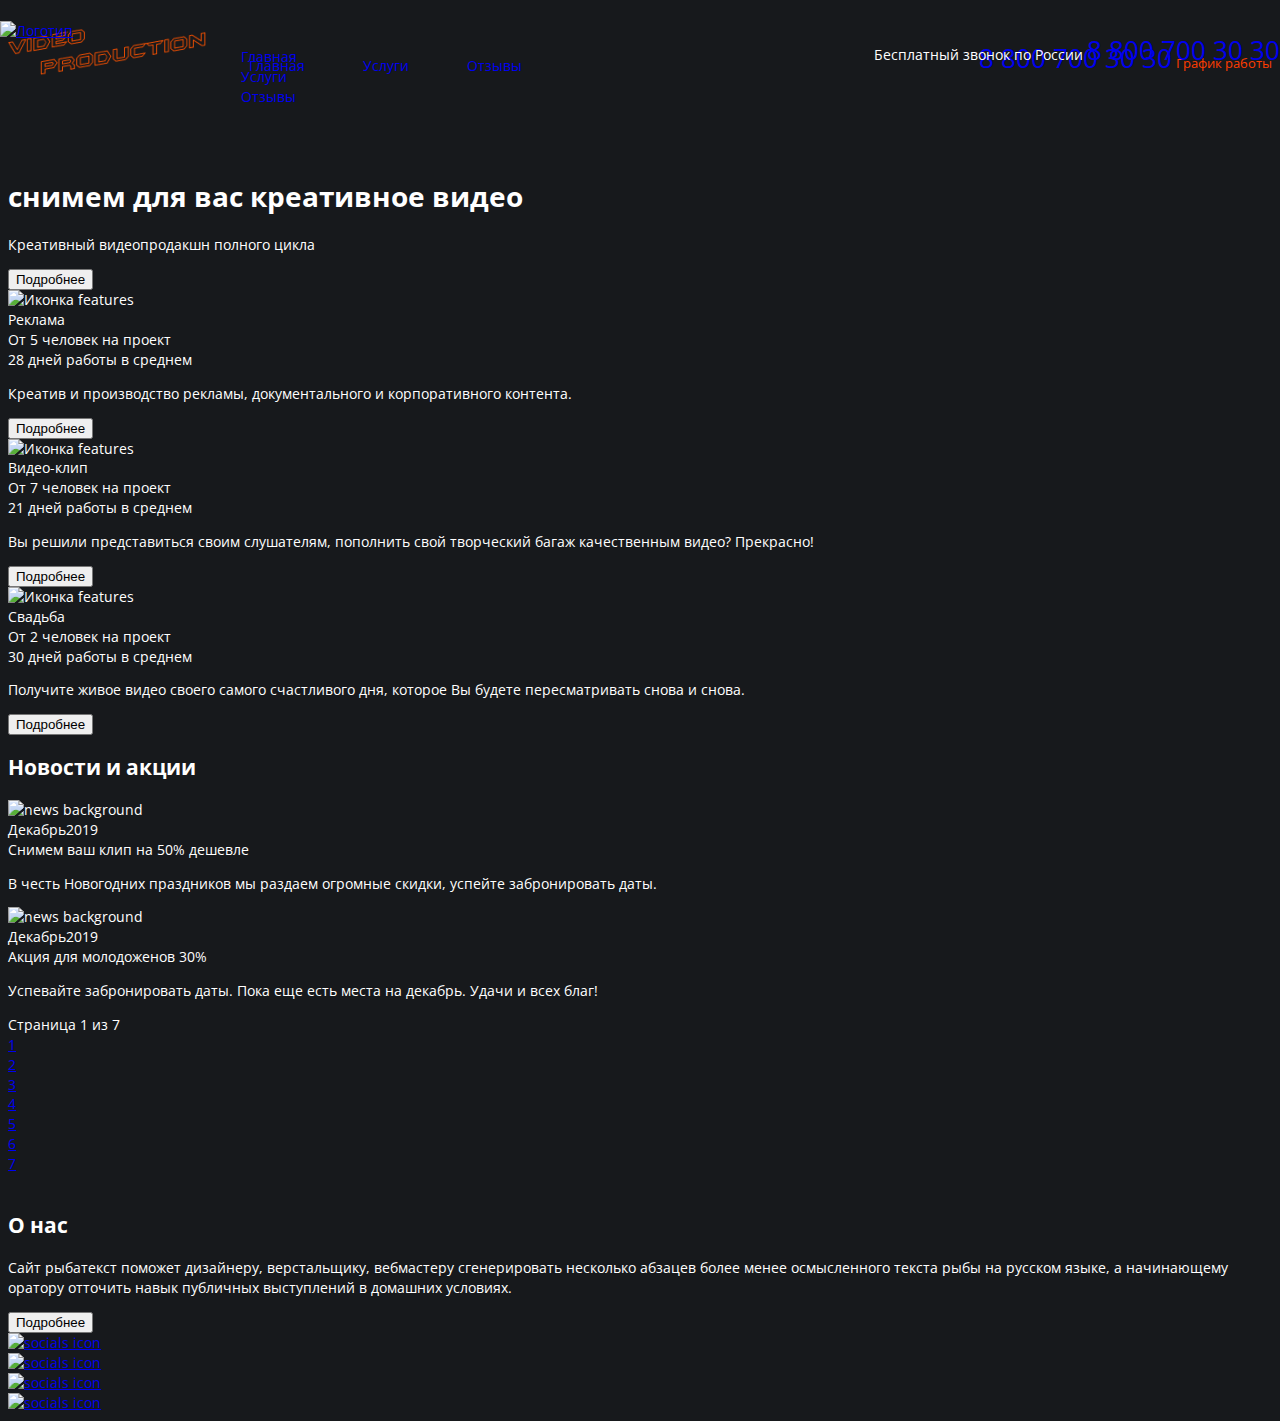
==== index.html @ 1c83e420 "стилизация header" ====
<!DOCTYPE html>
<html lang="ru">
<head>
  <meta charset="UTF-8">
  <title>Video Production</title>
  <link rel="preconnect" href="https://fonts.googleapis.com">
  <link rel="preconnect" href="https://fonts.gstatic.com" crossorigin>
  <link href="https://fonts.googleapis.com/css2?family=Open+Sans:wght@400;700;800&display=swap" rel="stylesheet">
  <link rel="stylesheet" href="./css/main.css">
</head>
<body>
    <div class="wrapper">
      <section class="hero">
        <div class="container">
          <header class="header">
            <a href="#" class="logo">
              <img src="./img/logo.png" alt="Логотип" class="img__logo">
            </a>
            <nav class="menu">
              <ul class="menu__list">
                <li class="menu__item">
                  <a href="#" class="menu__link">Главная</a>
                </li>
                <li class="menu__item">
                  <a href="#" class="menu__link">Услуги</a>
                </li>
                <li class="menu__item">
                  <a href="#" class="menu__link">Отзывы</a>
                </li>
              </ul>
            </nav>
            <address class="contacts">
              <a href="tel:+78007003030" class="conacts__tel">8 800 700 30 30</a>
              <span class="contacts__graph">График работы</span>
            </address>
          </header>
        </div>
      </section>
        <main class="main">
          <section class="preview">
            <h1 class="preview__title">снимем для вас креативное видео</h1>
            <p class="preview__text">Креативный видеопродакшн полного цикла</p>
            <button class="preview__button button">Подробнее</button>
          </section>
          <section class="features">
            <ul class="features__list">
              <li class="features__item">
                <div class="features__img">
                  <img src="#" alt="Иконка features" class="features__img-icon">
                </div>
                <div class="features__subtitle">Реклама</div>
                <div class="features__option">
                  <div class="features__option-text">От 5 человек на проект</div>
                  <div class="features__option-text">28 дней работы в среднем</div>
                </div>
                <p class="features_text">
                  Креатив и производство рекламы, документального и корпоративного контента.
                </p>
                <button class="features__button button">Подробнее</button>
              </li>
              <li class="features__item">
                <div class="features__img">
                  <img src="#" alt="Иконка features" class="features__img-icon">
                </div>
                <div class="features__subtitle">Видео-клип</div>
                <div class="features__option">
                  <div class="features__option-text">От 7 человек на проект</div>
                  <div class="features__option-text">21 дней работы в среднем</div>
                </div>
                <p class="features_text">
                  Вы решили представиться своим слушателям, пополнить свой творческий багаж качественным видео? Прекрасно! 
                </p>
                <button class="features__button button">Подробнее</button>
              </li>
              <li class="features__item">
                <div class="features__img">
                  <img src="#" alt="Иконка features" class="features__img-icon">
                </div>
                <div class="features__subtitle">Свадьба</div>
                <div class="features__option">
                  <div class="features__option-text">От 2 человек на проект</div>
                  <div class="features__option-text">30 дней работы в среднем</div>
                </div>
                <p class="features_text">
                  Получите живое видео своего самого счастливого дня, которое Вы будете пересматривать снова и снова.
                </p>
                <button class="features__button button">Подробнее</button>
              </li>
            </ul>
          </section>
          <section class="news">
            <h2 class="news__title title">Новости и акции</h2>
            <ul class="news__list">
              <li class="news__item">
                <img src="#" alt="news background" class="news__img">
                <div class="news__content">
                  <time class="news__date"><span class="news__date-month">Декабрь</span><span class="news__date-year">2019</span></time>
                  <div class="news__subtitle">Снимем ваш клип на 50% дешевле</div>
                  <p class="news__text">В честь Новогодних праздников мы раздаем огромные скидки, успейте забронировать даты.</p>
                </div>
              </li>
              <li class="news__item">
                <img src="#" alt="news background" class="news__img">
                <div class="news__content">
                  <time class="news__date"><span class="news__date-month">Декабрь</span><span class="news__date-year">2019</span></time>
                  <div class="news__subtitle">Акция для молодоженов 30%</div>
                  <p class="news__text">Успевайте забронировать даты. Пока еще есть места на декабрь. Удачи и всех благ!</p>
                </div>
              </li>
            </ul>
            <div class="paginator">
              <div class="paginator__display">Страница <span class="paginator__display-current">1</span> из 
                <span class="paginator__display-all">7</span>
              </div>
              <ul class="paginator__list">
                <li class="paginator__item">
                  <a href="#" class="paginator__link">1</a>
                </li>
                <li class="paginator__item">
                  <a href="#" class="paginator__link">2</a>
                </li>
                <li class="paginator__item">
                  <a href="#" class="paginator__link">3</a>
                </li>
                <li class="paginator__item">
                  <a href="#" class="paginator__link">4</a>
                </li>
                <li class="paginator__item">
                  <a href="#" class="paginator__link">5</a>
                </li>
                <li class="paginator__item">
                  <a href="#" class="paginator__link">6</a>
                </li>
                <li class="paginator__item">
                  <a href="#" class="paginator__link">7</a>
                </li>
                </ul>
            </div>
          </section>
          <section class="about">
            <img src="#" alt="" class="about__img">
            <div class="about__content">
              <h2 class="about__title title">О нас</h2>
              <p class="about__text">Сайт рыбатекст поможет дизайнеру, верстальщику, 
                вебмастеру сгенерировать несколько абзацев более менее осмысленного текста рыбы на русском языке, 
                а начинающему оратору отточить навык публичных выступлений в домашних условиях. </p>
              <button class="about__button button">Подробнее</button>
            </div>
          </section>
        </main>
        <footer class="footet">
          <a href="#" class="logo">
            <img src="#" alt="Логотип" class="img__logo">
          </a>
          <nav class="menu">
            <ul class="menu__list">
              <li class="meny__item">
                <a href="#" class="menu__link">Главная</a>
              </li>
              <li class="meny__item">
                <a href="#" class="menu__link">Услуги</a>
              </li>
              <li class="meny__item">
                <a href="#" class="menu__link">Отзывы</a>
              </li>
            </ul>
          </nav>
          <div class="socials">
            <ul class="socials__list">
              <li class="social__item">
                <a href="#" class="socials__link">
                  <img src="#" alt="socials icon" class="socials__icon">
                </a>
              </li>
              <li class="social__item">
                <a href="#" class="socials__link">
                  <img src="#" alt="socials icon" class="socials__icon">
                </a>
              </li>
              <li class="social__item">
                <a href="#" class="socials__link">
                  <img src="#" alt="socials icon" class="socials__icon">
                </a>
              </li>
              <li class="social__item">
                <a href="#" class="socials__link">
                  <img src="#" alt="socials icon" class="socials__icon">
                </a>
              </li>
            </ul>
          </div>
          <address class="contacts">
            <span class="contacts__text">Бесплатный звонок по России</span> 
            <a href="#" class="conacts__tel">8 800 700 30 30</a>
          </address>
        </footer>
    </div>
</body>
</html>
---- css/main.css ----
body {
  font-family: "Open Sans", Helvetica, sans-serif;
  color: #fff;
  font-size: 14px;
  line-height: 1.42;
  background: #17191C;
  -webkit-font-smoothing: antialiased;
  -moz-osx-font-smothing: grayscale;
}
ul {
  padding: 0;
  margin: 0;
}
ul li {
  list-style: none;
}
.container {
  margin: 0 auto;
  width: 1142;
}
.header {
  height: 150px;
  position: relative;
  }
.logo {
  display: block;
  position: absolute;
  top: 21px;
  left: 0;
}
.menu {
  position: absolute;
  top: 47px;
  left: 241px;
}
.contacts {
  position: absolute;
  top: 32px;
  right: 0;  
}
.menu__item {
  display: inline-block;
  vertical-align: middle;
  margin-right: 54px;
}
.menu__link {
  font-size: 14px;
  text-decoration: none;
}
.contacts {
font-style: normal;
text-align: right;
}
.conacts__tel {
  text-decoration: none;
  font-size: 26px;
  margin-bottom: 4px;
}
.contacts__graph {
  font-size: 13px;
  color: #FF3D00;
}
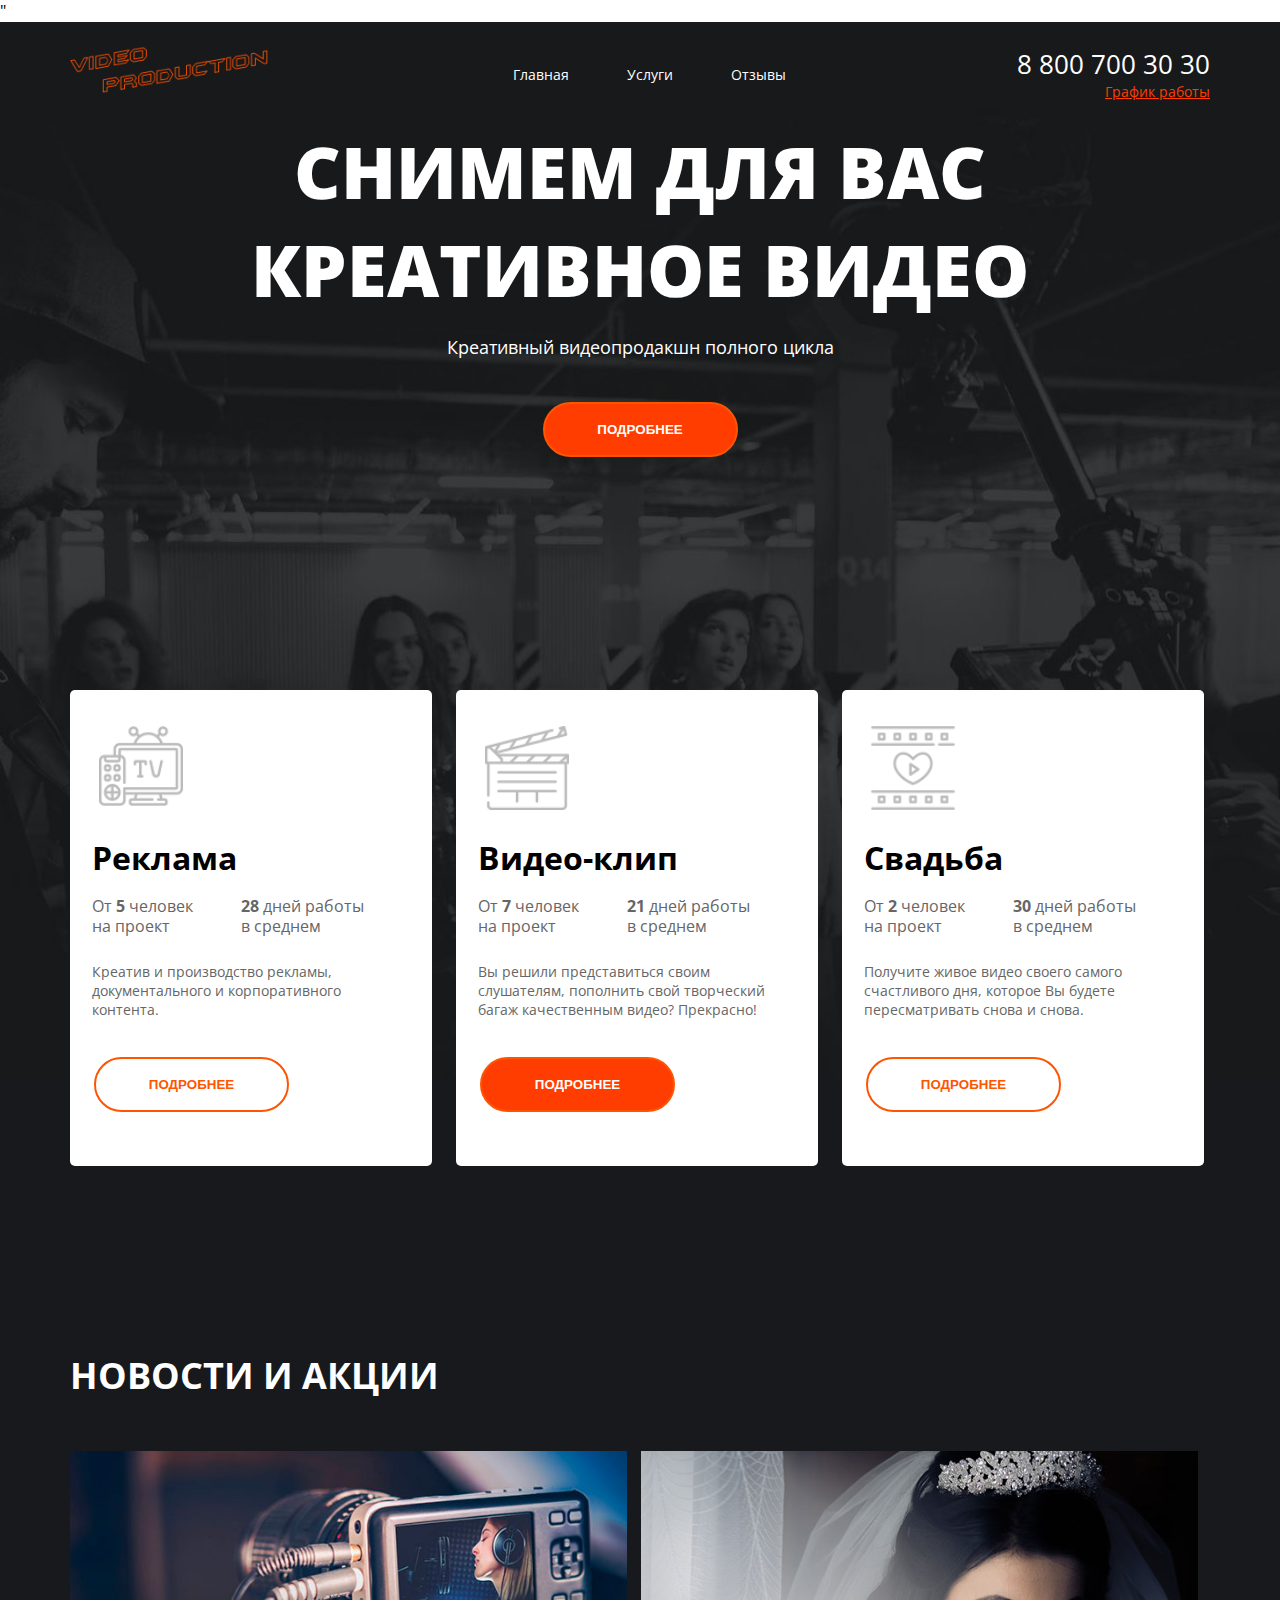
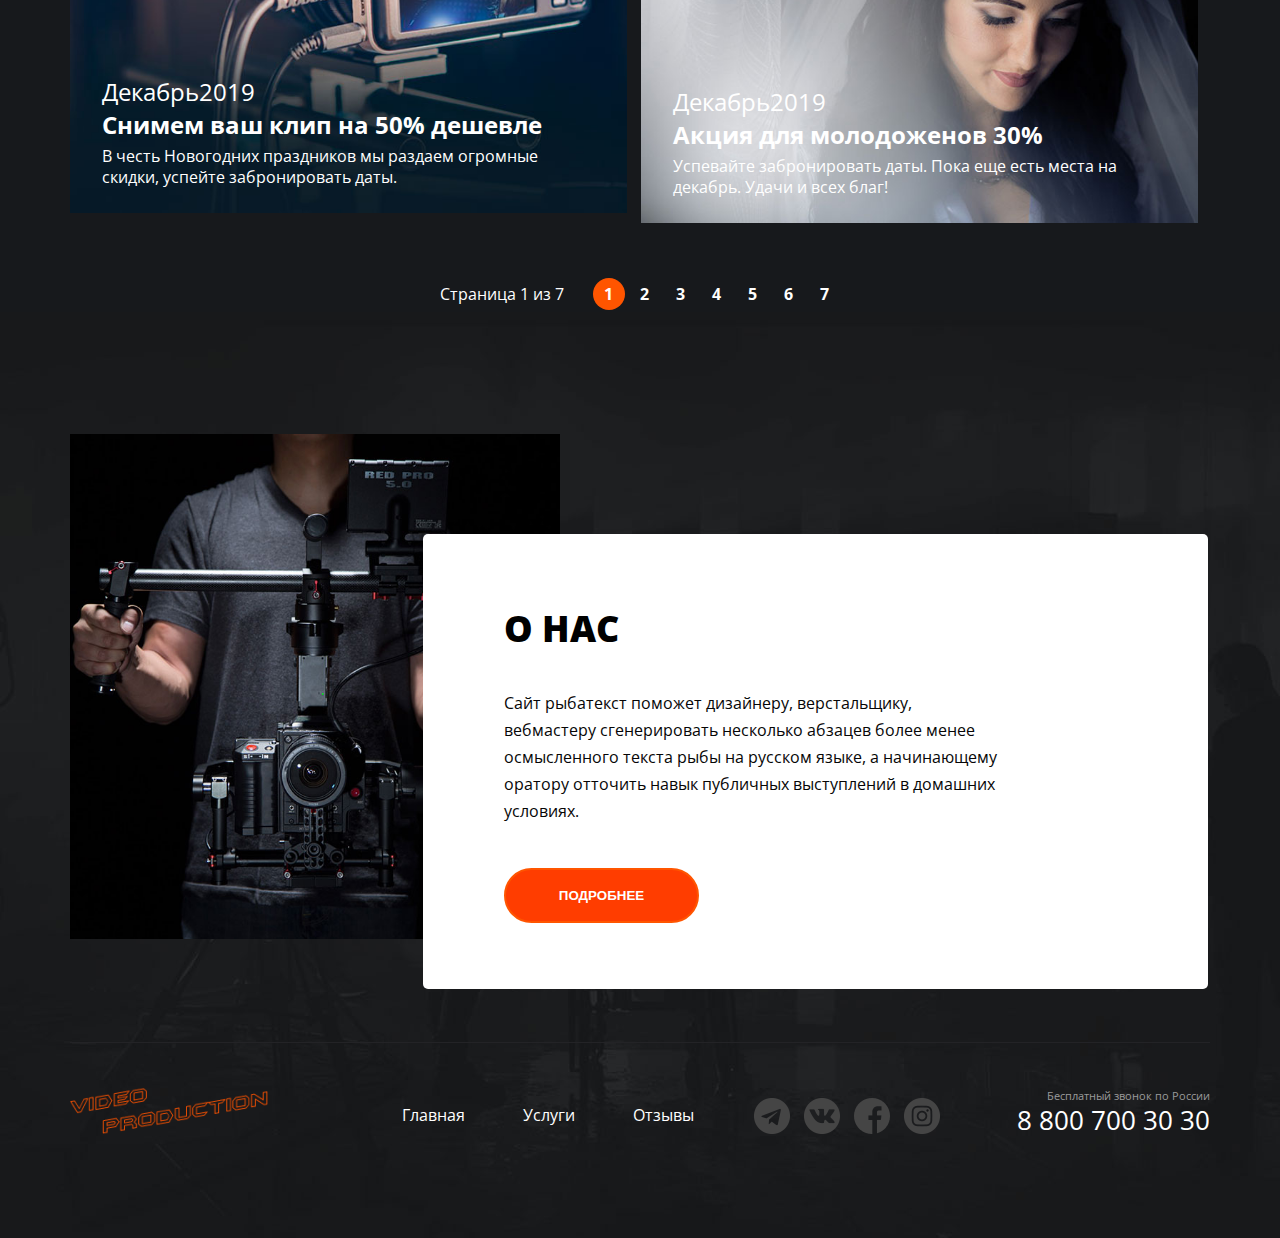
==== commit 0a48770b: "стилизация главной страницы" ====
--- a/index.html
+++ b/index.html
@@ -5,195 +5,212 @@
   <title>Video Production</title>
   <link rel="preconnect" href="https://fonts.googleapis.com">
   <link rel="preconnect" href="https://fonts.gstatic.com" crossorigin>
-  <link href="https://fonts.googleapis.com/css2?family=Open+Sans:wght@400;700;800&display=swap" rel="stylesheet">
-  <link rel="stylesheet" href="./css/main.css">
+  <link rel="stylesheet" href="https://cdnjs.cloudflare.com/ajax/libs/normalize/8.0.1/normalize.min.css" integrity="sha512-NhSC1YmyruXifcj/KFRWoC561YpHpc5Jtzgvbuzx5VozKpWvQ+4nXhPdFgmx8xqexRcpAglTj9sIBWINXa8x5w==" crossorigin="anonymous" referrerpolicy="no-referrer" />"
+  <link rel="stylesheet" href="./styles/main.css">
 </head>
 <body>
     <div class="wrapper">
       <section class="hero">
         <div class="container">
           <header class="header">
-            <a href="#" class="logo">
-              <img src="./img/logo.png" alt="Логотип" class="img__logo">
-            </a>
-            <nav class="menu">
-              <ul class="menu__list">
-                <li class="menu__item">
-                  <a href="#" class="menu__link">Главная</a>
-                </li>
-                <li class="menu__item">
-                  <a href="#" class="menu__link">Услуги</a>
-                </li>
-                <li class="menu__item">
-                  <a href="#" class="menu__link">Отзывы</a>
-                </li>
-              </ul>
-            </nav>
-            <address class="contacts">
-              <a href="tel:+78007003030" class="conacts__tel">8 800 700 30 30</a>
-              <span class="contacts__graph">График работы</span>
-            </address>
+            <div class="header_content">
+              <div class="header_logo logo">
+                <a href="/" class="logo_link">
+                  <img src="./img/logo.png" alt="Логотип" class="img__logo">
+                </a>
+              </div>
+              <nav class="header_nav site-nav">
+                <ul class="site-nav__list">
+                  <li class="site-nav__item">
+                    <a href="#" class="site-nav__link">Главная</a>
+                  </li>
+                  <li class="site-nav__item">
+                    <a href="#" class="site-nav__link">Услуги</a>
+                  </li>
+                  <li class="site-nav__item">
+                    <a href="#" class="site-nav__link">Отзывы</a>
+                  </li>
+                </ul>
+              </nav>
+              <address class="header__adress site-adress">
+                <a href="tel:+78007003030" class="site-adress__link">8 800 700 30 30</a>
+                <div class="site-adress__schedule">График работы</div>
+              </address>
+            </div>
           </header>
         </div>
       </section>
         <main class="main">
           <section class="preview">
-            <h1 class="preview__title">снимем для вас креативное видео</h1>
-            <p class="preview__text">Креативный видеопродакшн полного цикла</p>
-            <button class="preview__button button">Подробнее</button>
+            <div class="container">
+              <h1 class="preview__title">Снимем для вас креативное видео</h1>
+              <p class="preview__text">Креативный видеопродакшн полного цикла</p>
+              <button class="preview__button button-color">Подробнее</button>
+            </div>
           </section>
           <section class="features">
-            <ul class="features__list">
-              <li class="features__item">
-                <div class="features__img">
-                  <img src="#" alt="Иконка features" class="features__img-icon">
+            <div class="container">
+              <ul class="features__list">
+                <li class="features__item">
+                  <div class="features__img">
+                    <img src="./img/tv.png" alt="Иконка features" class="features__img-icon">
+                  </div>
+                  <div class="features__subtitle">Реклама</div>
+                  <div class="features__option">
+                    <div class="features__option-text">От <b>5</b> человек на проект</div>
+                    <div class="features__option-text"><b>28</b> дней работы в среднем</div>
+                  </div>
+                  <p class="features_text">
+                    Креатив и производство рекламы, документального и корпоративного контента.
+                  </p>
+                  <button class="features__button button">Подробнее</button>
+                </li>
+                <li class="features__item">
+                  <div class="features__img">
+                    <img src="./img/clapper.png" alt="Иконка features" class="features__img-icon">
+                  </div>
+                  <div class="features__subtitle">Видео-клип</div>
+                    <div class="features__option">
+                    <div class="features__option-text">От <b>7</b> человек на проект</div>
+                    <div class="features__option-text"><b>21</b> дней работы в среднем</div>
+                  </div>
+                  <p class="features_text">
+                    Вы решили представиться своим слушателям, пополнить свой творческий багаж качественным видео? Прекрасно! 
+                  </p>
+                  <button class="features__button button-color">Подробнее</button>
+                </li>
+                <li class="features__item">
+                  <div class="features__img">
+                    <img src="./img/film.png" alt="Иконка features" class="features__img-icon">
+                  </div>
+                  <div class="features__subtitle">Свадьба</div>
+                  <div class="features__option">
+                    <div class="features__option-text">От <b>2</b> человек на проект</div>
+                    <div class="features__option-text"><b>30</b> дней работы в среднем</div>
+                  </div>
+                  <p class="features_text">
+                    Получите живое видео своего самого счастливого дня, которое Вы будете пересматривать снова и снова.
+                  </p>
+                  <button class="features__button button">Подробнее</button>
+                </li>
+              </ul>
+            </div>
+            </section>
+          <section class="news">
+            <div class="container">
+              <h2 class="news__title title">Новости и акции</h2>
+              <ul class="news__list">
+                <li class="news__item">
+                  <img src="./img/camera.jpg" alt="news background" class="news__img">
+                  <div class="news__content">
+                    <time class="news__date"><span class="news__date-month">Декабрь</span><span class="news__date-year">2019</span></time>
+                    <div class="news__subtitle">Снимем ваш клип на 50% дешевле</div>
+                    <p class="news__text">В честь Новогодних праздников мы раздаем огромные скидки, успейте забронировать даты.</p>
+                  </div>
+                </li>
+                <li class="news__item">
+                  <img src="./img/wedding.jpg" alt="news background" class="news__img">
+                  <div class="news__content">
+                    <time class="news__date"><span class="news__date-month">Декабрь</span><span class="news__date-year">2019</span></time>
+                    <div class="news__subtitle">Акция для молодоженов 30%</div>
+                    <p class="news__text">Успевайте забронировать даты. Пока еще есть места на декабрь. Удачи и всех благ!</p>
+                  </div>
+                </li>
+              </ul>
+              <div class="paginator">
+                <div class="paginator__display">Страница <span class="paginator__display-current">1</span> из 
+                  <span class="paginator__display-all">7</span>
                 </div>
-                <div class="features__subtitle">Реклама</div>
-                <div class="features__option">
-                  <div class="features__option-text">От 5 человек на проект</div>
-                  <div class="features__option-text">28 дней работы в среднем</div>
+                <ul class="paginator__list">
+                  <li class="paginator__item">
+                    <a href="#" class="paginator__link paginator__link--active">1</a>
+                  </li>
+                  <li class="paginator__item">
+                    <a href="#" class="paginator__link">2</a>
+                  </li>
+                  <li class="paginator__item">
+                    <a href="#" class="paginator__link">3</a>
+                  </li>
+                  <li class="paginator__item">
+                    <a href="#" class="paginator__link">4</a>
+                  </li>
+                  <li class="paginator__item">
+                    <a href="#" class="paginator__link">5</a>
+                  </li>
+                  <li class="paginator__item">
+                    <a href="#" class="paginator__link">6</a>
+                  </li>
+                  <li class="paginator__item">
+                    <a href="#" class="paginator__link">7</a>
+                  </li>
+                  </ul>
+              </div>
+            </div>
+          </section>
+          <section class="section">
+            <div class="container">
+              <div class="about">
+                <img src="#" alt="" class="about__img">
+                <div class="about__content">
+                  <h2 class="about__title title">О нас</h2>
+                  <div class="about__text">
+                    <p> Сайт рыбатекст поможет дизайнеру, верстальщику, 
+                      вебмастеру сгенерировать несколько абзацев более менее осмысленного текста рыбы на русском языке, 
+                      а начинающему оратору отточить навык публичных выступлений в домашних условиях. 
+                    </p>
+                  </div>
+                  <button class="about__button button-color">Подробнее</button>
                 </div>
-                <p class="features_text">
-                  Креатив и производство рекламы, документального и корпоративного контента.
-                </p>
-                <button class="features__button button">Подробнее</button>
-              </li>
-              <li class="features__item">
-                <div class="features__img">
-                  <img src="#" alt="Иконка features" class="features__img-icon">
-                </div>
-                <div class="features__subtitle">Видео-клип</div>
-                <div class="features__option">
-                  <div class="features__option-text">От 7 человек на проект</div>
-                  <div class="features__option-text">21 дней работы в среднем</div>
-                </div>
-                <p class="features_text">
-                  Вы решили представиться своим слушателям, пополнить свой творческий багаж качественным видео? Прекрасно! 
-                </p>
-                <button class="features__button button">Подробнее</button>
-              </li>
-              <li class="features__item">
-                <div class="features__img">
-                  <img src="#" alt="Иконка features" class="features__img-icon">
-                </div>
-                <div class="features__subtitle">Свадьба</div>
-                <div class="features__option">
-                  <div class="features__option-text">От 2 человек на проект</div>
-                  <div class="features__option-text">30 дней работы в среднем</div>
-                </div>
-                <p class="features_text">
-                  Получите живое видео своего самого счастливого дня, которое Вы будете пересматривать снова и снова.
-                </p>
-                <button class="features__button button">Подробнее</button>
-              </li>
-            </ul>
-          </section>
-          <section class="news">
-            <h2 class="news__title title">Новости и акции</h2>
-            <ul class="news__list">
-              <li class="news__item">
-                <img src="#" alt="news background" class="news__img">
-                <div class="news__content">
-                  <time class="news__date"><span class="news__date-month">Декабрь</span><span class="news__date-year">2019</span></time>
-                  <div class="news__subtitle">Снимем ваш клип на 50% дешевле</div>
-                  <p class="news__text">В честь Новогодних праздников мы раздаем огромные скидки, успейте забронировать даты.</p>
-                </div>
-              </li>
-              <li class="news__item">
-                <img src="#" alt="news background" class="news__img">
-                <div class="news__content">
-                  <time class="news__date"><span class="news__date-month">Декабрь</span><span class="news__date-year">2019</span></time>
-                  <div class="news__subtitle">Акция для молодоженов 30%</div>
-                  <p class="news__text">Успевайте забронировать даты. Пока еще есть места на декабрь. Удачи и всех благ!</p>
-                </div>
-              </li>
-            </ul>
-            <div class="paginator">
-              <div class="paginator__display">Страница <span class="paginator__display-current">1</span> из 
-                <span class="paginator__display-all">7</span>
-              </div>
-              <ul class="paginator__list">
-                <li class="paginator__item">
-                  <a href="#" class="paginator__link">1</a>
-                </li>
-                <li class="paginator__item">
-                  <a href="#" class="paginator__link">2</a>
-                </li>
-                <li class="paginator__item">
-                  <a href="#" class="paginator__link">3</a>
-                </li>
-                <li class="paginator__item">
-                  <a href="#" class="paginator__link">4</a>
-                </li>
-                <li class="paginator__item">
-                  <a href="#" class="paginator__link">5</a>
-                </li>
-                <li class="paginator__item">
-                  <a href="#" class="paginator__link">6</a>
-                </li>
-                <li class="paginator__item">
-                  <a href="#" class="paginator__link">7</a>
-                </li>
-                </ul>
-            </div>
-          </section>
-          <section class="about">
-            <img src="#" alt="" class="about__img">
-            <div class="about__content">
-              <h2 class="about__title title">О нас</h2>
-              <p class="about__text">Сайт рыбатекст поможет дизайнеру, верстальщику, 
-                вебмастеру сгенерировать несколько абзацев более менее осмысленного текста рыбы на русском языке, 
-                а начинающему оратору отточить навык публичных выступлений в домашних условиях. </p>
-              <button class="about__button button">Подробнее</button>
+              </div>
             </div>
           </section>
         </main>
-        <footer class="footet">
-          <a href="#" class="logo">
-            <img src="#" alt="Логотип" class="img__logo">
-          </a>
-          <nav class="menu">
-            <ul class="menu__list">
-              <li class="meny__item">
-                <a href="#" class="menu__link">Главная</a>
-              </li>
-              <li class="meny__item">
-                <a href="#" class="menu__link">Услуги</a>
-              </li>
-              <li class="meny__item">
-                <a href="#" class="menu__link">Отзывы</a>
-              </li>
-            </ul>
-          </nav>
-          <div class="socials">
-            <ul class="socials__list">
-              <li class="social__item">
-                <a href="#" class="socials__link">
-                  <img src="#" alt="socials icon" class="socials__icon">
-                </a>
-              </li>
-              <li class="social__item">
-                <a href="#" class="socials__link">
-                  <img src="#" alt="socials icon" class="socials__icon">
-                </a>
-              </li>
-              <li class="social__item">
-                <a href="#" class="socials__link">
-                  <img src="#" alt="socials icon" class="socials__icon">
-                </a>
-              </li>
-              <li class="social__item">
-                <a href="#" class="socials__link">
-                  <img src="#" alt="socials icon" class="socials__icon">
-                </a>
-              </li>
-            </ul>
+        <footer class="footer-container">
+          <div class="container footer-container__content">
+            <div class="footer">
+              <div class="footer__content">
+                <div class="footer_logo logo">
+                  <a href="/" class="logo_link">
+                    <img src="./img/logo.png" alt="Логотип" class="img__logo">
+                  </a>
+                </div>
+                <nav class="header_nav site-nav">
+                  <ul class="site-nav__list">
+                    <li class="site-nav__item">
+                      <a href="#" class="site-nav__link">Главная</a>
+                    </li>
+                    <li class="site-nav__item">
+                      <a href="#" class="site-nav__link">Услуги</a>
+                    </li>
+                    <li class="site-nav__item">
+                      <a href="#" class="site-nav__link">Отзывы</a>
+                    </li>
+                  </ul>
+                </nav>
+                <address class="footer__adress site-adress">
+                  <div class="site-adress__desc">Бесплатный звонок по России</div>
+                  <a href="tel:+78007003030" class="site-adress__link">8 800 700 30 30</a>
+                </address>
+              </div>
+              <div class="socials">
+                <ul class="socials__list">
+                  <li class="social__item social__item--icon--t">
+                    <a href="#" class="socials__link"></a>
+                  </li>
+                  <li class="social__item social__item--icon--vk">
+                    <a href="#" class="socials__link"></a>
+                  </li>
+                  <li class="social__item social__item--icon--f">
+                    <a href="#" class="socials__link"></a>
+                  </li>
+                  <li class="social__item social__item--icon--in">
+                    <a href="#" class="socials__link"></a>
+                  </li>
+                </ul>
+              </div>
+            </div>
           </div>
-          <address class="contacts">
-            <span class="contacts__text">Бесплатный звонок по России</span> 
-            <a href="#" class="conacts__tel">8 800 700 30 30</a>
-          </address>
-        </footer>
+         </footer>
     </div>
 </body>
 </html>--- a/styles/main.css
+++ b/styles/main.css
@@ -0,0 +1,71 @@
+@import url('https://fonts.googleapis.com/css2?family=Open+Sans:ital,wght@0,300;0,400;0,600;0,700;0,800;1,300;1,400;1,600;1,700;1,800&display=swap');
+@import url('./layout/layout.css');
+@import url('./components/header.css');
+@import url('./components/logo.css');
+@import url('./components/nav.css');
+@import url('./components/adress.css');
+@import url('./components/button.css');
+@import url('./components/preview.css');
+@import url('./components/features.css');
+@import url('./components/socials.css');
+@import url('./components/news.css');
+@import url('./components/paginator.css');
+@import url('./components/about.css');
+@import url('./components/footer.css');
+
+/*
+body {
+  font-family: "Open Sans", Helvetica, sans-serif;
+  color: #fff;
+  font-size: 14px;
+  line-height: 1.42;
+  background: #1c437e;
+  -webkit-font-smoothing: antialiased;
+  -moz-osx-font-smothing: grayscale;
+}
+
+ul {
+  padding: 0;
+  margin: 0;
+}
+ul li {
+  list-style: none;
+}
+.container {
+  margin: 0 auto;
+  width: 1142px;
+  background-color: rgb(176, 128, 240);
+}
+
+.menu {
+  position: relative;
+  top: 47px;
+  left: 241px;
+}
+.contacts {
+  position: relative;
+  top: 32px;
+  right: 0;  
+}
+.menu__item {
+  display: inline-block;
+  vertical-align: middle;
+  margin-right: 54px;
+}
+.menu__link {
+  font-size: 14px;
+  text-decoration: none;
+}
+.contacts {
+font-style: normal;
+text-align: right;
+}
+.conacts__tel {
+  text-decoration: none;
+  font-size: 26px;
+  margin-bottom: 4px;
+}
+.contacts__graph {
+  font-size: 13px;
+  color: #FF3D00;
+}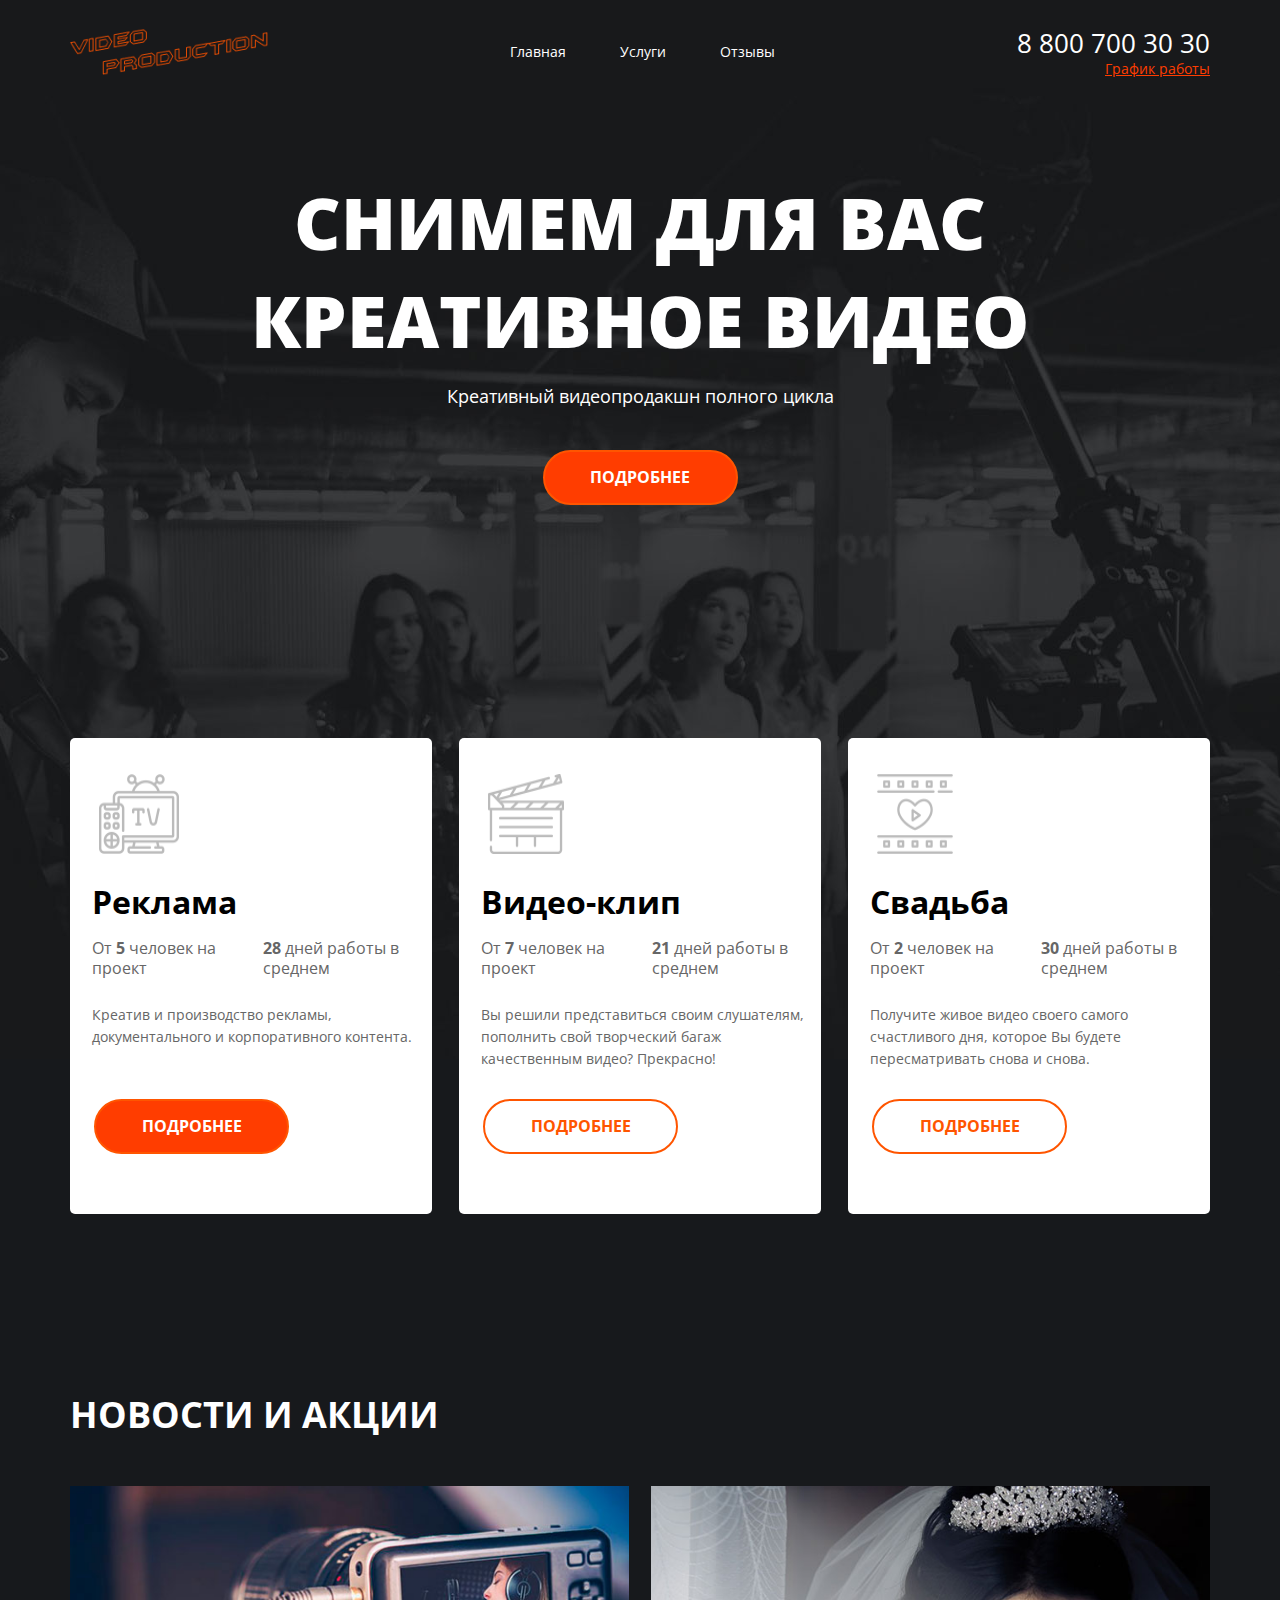
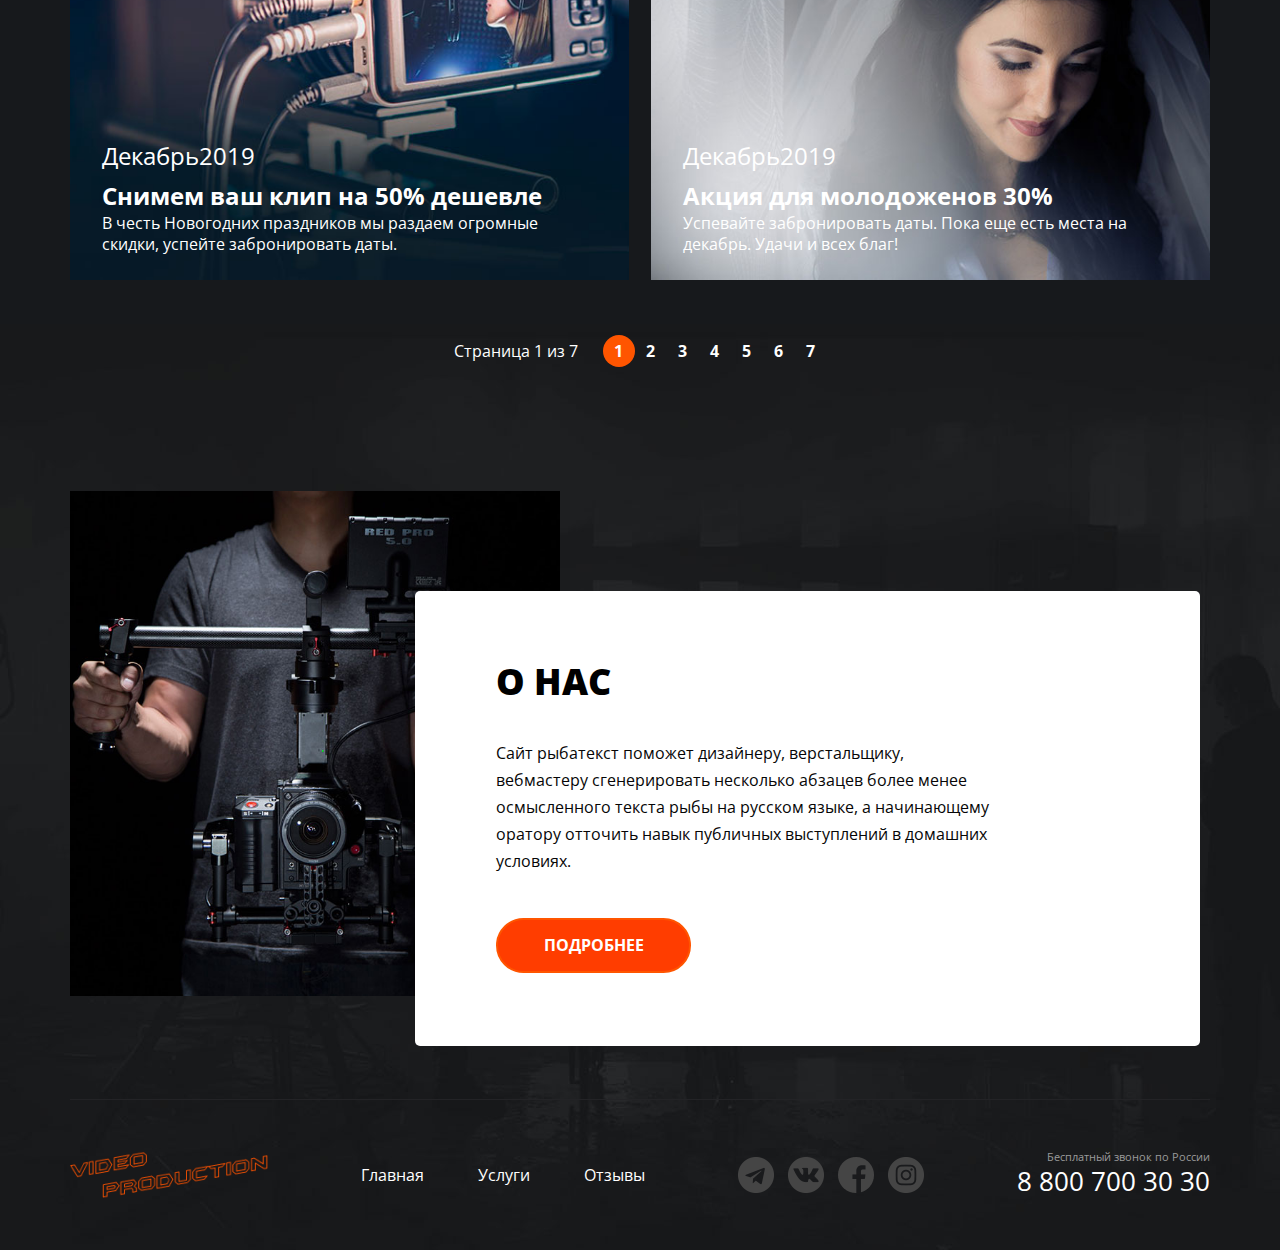
==== commit c6f97aa4: "главная flex + услуги" ====
--- a/index.html
+++ b/index.html
@@ -5,166 +5,177 @@
   <title>Video Production</title>
   <link rel="preconnect" href="https://fonts.googleapis.com">
   <link rel="preconnect" href="https://fonts.gstatic.com" crossorigin>
-  <link rel="stylesheet" href="https://cdnjs.cloudflare.com/ajax/libs/normalize/8.0.1/normalize.min.css" integrity="sha512-NhSC1YmyruXifcj/KFRWoC561YpHpc5Jtzgvbuzx5VozKpWvQ+4nXhPdFgmx8xqexRcpAglTj9sIBWINXa8x5w==" crossorigin="anonymous" referrerpolicy="no-referrer" />"
+  <link rel="stylesheet" href="./styles/normalize.css">
   <link rel="stylesheet" href="./styles/main.css">
 </head>
 <body>
     <div class="wrapper">
-      <section class="hero">
-        <div class="container">
-          <header class="header">
-            <div class="header_content">
-              <div class="header_logo logo">
-                <a href="/" class="logo_link">
-                  <img src="./img/logo.png" alt="Логотип" class="img__logo">
-                </a>
-              </div>
-              <nav class="header_nav site-nav">
-                <ul class="site-nav__list">
-                  <li class="site-nav__item">
-                    <a href="#" class="site-nav__link">Главная</a>
-                  </li>
-                  <li class="site-nav__item">
-                    <a href="#" class="site-nav__link">Услуги</a>
-                  </li>
-                  <li class="site-nav__item">
-                    <a href="#" class="site-nav__link">Отзывы</a>
+      <div class="wrapper__content">
+        <section class="hero">
+          <div class="container">
+            <header class="header">
+              <div class="header_content">
+                <div class="header_logo logo">
+                  <a href="/" class="logo_link">
+                    <img src="./img/logo.png" alt="Логотип" class="img__logo">
+                  </a>
+                </div>
+                <nav class="header_nav site-nav">
+                  <ul class="site-nav__list">
+                    <li class="site-nav__item">
+                      <a href="index.html" class="site-nav__link">Главная</a>
+                    </li>
+                    <li class="site-nav__item">
+                      <a href="service.html" class="site-nav__link">Услуги</a>
+                    </li>
+                    <li class="site-nav__item">
+                      <a href="#" class="site-nav__link">Отзывы</a>
+                    </li>
+                  </ul>
+                </nav>
+                <address class="header__adress site-adress">
+                  <a href="tel:+78007003030" class="site-adress__link">8 800 700 30 30</a>
+                  <div class="site-adress__schedule">График работы</div>
+                </address>
+              </div>
+            </header>
+          </div>
+        </section>
+          <main class="main">
+            <section class="preview">
+              <div class="container">
+                <div class="preview__title-wrapper">
+                  <h1 class="preview__title">Снимем для вас креативное видео</h1>
+                </div>
+                 <p class="preview__text">Креативный видеопродакшн полного цикла</p>
+                <div class="preview__button-wrapper">
+                  <button class="preview__button button-color">Подробнее</button>
+                </div>
+              </div>
+            </section>
+            <section class="features">
+              <div class="container">
+                <ul class="features__list">
+                  <li class="features__item">
+                    <div class="features__img">
+                      <img src="./img/tv.png" alt="Иконка features" class="features__img-icon">
+                    </div>
+                    <div class="features__subtitle">Реклама</div>
+                    <div class="features__option">
+                      <div class="features__option-text">От <b>5</b> человек на проект</div>
+                      <div class="features__option-text"><b>28</b> дней работы в среднем</div>
+                    </div>
+                    <p class="features_text">
+                      Креатив и производство рекламы, документального и корпоративного контента.
+                    </p>
+                    <div class="features__button-wrapper">
+                      <button class="features__button button-color">Подробнее</button>
+                    </div>
+                  </li>
+                  <li class="features__item">
+                    <div class="features__img">
+                      <img src="./img/clapper.png" alt="Иконка features" class="features__img-icon">
+                    </div>
+                    <div class="features__subtitle">Видео-клип</div>
+                      <div class="features__option">
+                      <div class="features__option-text">От <b>7</b> человек на проект</div>
+                      <div class="features__option-text"><b>21</b> дней работы в среднем</div>
+                    </div>
+                    <p class="features_text">
+                      Вы решили представиться своим слушателям, пополнить свой творческий багаж качественным видео? Прекрасно! 
+                    </p>
+                    <div class="features__button-wrapper">
+                      <button class="features__button button">Подробнее</button>
+                    </div>
+                  </li>
+                  <li class="features__item">
+                    <div class="features__img">
+                      <img src="./img/film.png" alt="Иконка features" class="features__img-icon">
+                    </div>
+                    <div class="features__subtitle">Свадьба</div>
+                    <div class="features__option">
+                      <div class="features__option-text">От <b>2</b> человек на проект</div>
+                      <div class="features__option-text"><b>30</b> дней работы в среднем</div>
+                    </div>
+                    <p class="features_text">
+                      Получите живое видео своего самого счастливого дня, которое Вы будете пересматривать снова и снова.
+                    </p>
+                    <div class="features__button-wrapper">
+                      <button class="features__button button">Подробнее</button>
+                    </div>
                   </li>
                 </ul>
-              </nav>
-              <address class="header__adress site-adress">
-                <a href="tel:+78007003030" class="site-adress__link">8 800 700 30 30</a>
-                <div class="site-adress__schedule">График работы</div>
-              </address>
-            </div>
-          </header>
+              </div>
+              </section>
+            <section class="news">
+              <div class="container">
+                <h2 class="news__title title">Новости и акции</h2>
+                <ul class="news__list">
+                  <li class="news__item">
+                    <img src="./img/camera.jpg" alt="news background" class="news__img">
+                    <div class="news__content">
+                      <time class="news__date"><span class="news__date-month">Декабрь</span><span class="news__date-year">2019</span></time>
+                      <div class="news__subtitle">Снимем ваш клип на 50% дешевле</div>
+                      <p class="news__text">В честь Новогодних праздников мы раздаем огромные скидки, успейте забронировать даты.</p>
+                    </div>
+                  </li>
+                  <li class="news__item">
+                    <img src="./img/wedding.jpg" alt="news background" class="news__img">
+                    <div class="news__content">
+                      <time class="news__date"><span class="news__date-month">Декабрь</span><span class="news__date-year">2019</span></time>
+                      <div class="news__subtitle">Акция для молодоженов 30%</div>
+                      <p class="news__text">Успевайте забронировать даты. Пока еще есть места на декабрь. Удачи и всех благ!</p>
+                    </div>
+                  </li>
+                </ul>
+                <div class="paginator">
+                  <div class="paginator__display">Страница <span class="paginator__display-current">1</span> из 
+                    <span class="paginator__display-all">7</span>
+                  </div>
+                  <ul class="paginator__list">
+                    <li class="paginator__item">
+                      <a href="#" class="paginator__link paginator__link--active">1</a>
+                    </li>
+                    <li class="paginator__item">
+                      <a href="#" class="paginator__link">2</a>
+                    </li>
+                    <li class="paginator__item">
+                      <a href="#" class="paginator__link">3</a>
+                    </li>
+                    <li class="paginator__item">
+                      <a href="#" class="paginator__link">4</a>
+                    </li>
+                    <li class="paginator__item">
+                      <a href="#" class="paginator__link">5</a>
+                    </li>
+                    <li class="paginator__item">
+                      <a href="#" class="paginator__link">6</a>
+                    </li>
+                    <li class="paginator__item">
+                      <a href="#" class="paginator__link">7</a>
+                    </li>
+                    </ul>
+                </div>
+              </div>
+            </section>
+            <section class="section">
+              <div class="container">
+                <div class="about">
+                  <div class="about__content">
+                    <h2 class="about__title title">О нас</h2>
+                    <div class="about__text">
+                      <p> Сайт рыбатекст поможет дизайнеру, верстальщику, 
+                        вебмастеру сгенерировать несколько абзацев более менее осмысленного текста рыбы на русском языке, 
+                        а начинающему оратору отточить навык публичных выступлений в домашних условиях. 
+                      </p>
+                    </div>
+                    <button class="about__button button-color">Подробнее</button>
+                  </div>
+                </div>
+              </div>
+            </section>
+          </main>
         </div>
-      </section>
-        <main class="main">
-          <section class="preview">
-            <div class="container">
-              <h1 class="preview__title">Снимем для вас креативное видео</h1>
-              <p class="preview__text">Креативный видеопродакшн полного цикла</p>
-              <button class="preview__button button-color">Подробнее</button>
-            </div>
-          </section>
-          <section class="features">
-            <div class="container">
-              <ul class="features__list">
-                <li class="features__item">
-                  <div class="features__img">
-                    <img src="./img/tv.png" alt="Иконка features" class="features__img-icon">
-                  </div>
-                  <div class="features__subtitle">Реклама</div>
-                  <div class="features__option">
-                    <div class="features__option-text">От <b>5</b> человек на проект</div>
-                    <div class="features__option-text"><b>28</b> дней работы в среднем</div>
-                  </div>
-                  <p class="features_text">
-                    Креатив и производство рекламы, документального и корпоративного контента.
-                  </p>
-                  <button class="features__button button">Подробнее</button>
-                </li>
-                <li class="features__item">
-                  <div class="features__img">
-                    <img src="./img/clapper.png" alt="Иконка features" class="features__img-icon">
-                  </div>
-                  <div class="features__subtitle">Видео-клип</div>
-                    <div class="features__option">
-                    <div class="features__option-text">От <b>7</b> человек на проект</div>
-                    <div class="features__option-text"><b>21</b> дней работы в среднем</div>
-                  </div>
-                  <p class="features_text">
-                    Вы решили представиться своим слушателям, пополнить свой творческий багаж качественным видео? Прекрасно! 
-                  </p>
-                  <button class="features__button button-color">Подробнее</button>
-                </li>
-                <li class="features__item">
-                  <div class="features__img">
-                    <img src="./img/film.png" alt="Иконка features" class="features__img-icon">
-                  </div>
-                  <div class="features__subtitle">Свадьба</div>
-                  <div class="features__option">
-                    <div class="features__option-text">От <b>2</b> человек на проект</div>
-                    <div class="features__option-text"><b>30</b> дней работы в среднем</div>
-                  </div>
-                  <p class="features_text">
-                    Получите живое видео своего самого счастливого дня, которое Вы будете пересматривать снова и снова.
-                  </p>
-                  <button class="features__button button">Подробнее</button>
-                </li>
-              </ul>
-            </div>
-            </section>
-          <section class="news">
-            <div class="container">
-              <h2 class="news__title title">Новости и акции</h2>
-              <ul class="news__list">
-                <li class="news__item">
-                  <img src="./img/camera.jpg" alt="news background" class="news__img">
-                  <div class="news__content">
-                    <time class="news__date"><span class="news__date-month">Декабрь</span><span class="news__date-year">2019</span></time>
-                    <div class="news__subtitle">Снимем ваш клип на 50% дешевле</div>
-                    <p class="news__text">В честь Новогодних праздников мы раздаем огромные скидки, успейте забронировать даты.</p>
-                  </div>
-                </li>
-                <li class="news__item">
-                  <img src="./img/wedding.jpg" alt="news background" class="news__img">
-                  <div class="news__content">
-                    <time class="news__date"><span class="news__date-month">Декабрь</span><span class="news__date-year">2019</span></time>
-                    <div class="news__subtitle">Акция для молодоженов 30%</div>
-                    <p class="news__text">Успевайте забронировать даты. Пока еще есть места на декабрь. Удачи и всех благ!</p>
-                  </div>
-                </li>
-              </ul>
-              <div class="paginator">
-                <div class="paginator__display">Страница <span class="paginator__display-current">1</span> из 
-                  <span class="paginator__display-all">7</span>
-                </div>
-                <ul class="paginator__list">
-                  <li class="paginator__item">
-                    <a href="#" class="paginator__link paginator__link--active">1</a>
-                  </li>
-                  <li class="paginator__item">
-                    <a href="#" class="paginator__link">2</a>
-                  </li>
-                  <li class="paginator__item">
-                    <a href="#" class="paginator__link">3</a>
-                  </li>
-                  <li class="paginator__item">
-                    <a href="#" class="paginator__link">4</a>
-                  </li>
-                  <li class="paginator__item">
-                    <a href="#" class="paginator__link">5</a>
-                  </li>
-                  <li class="paginator__item">
-                    <a href="#" class="paginator__link">6</a>
-                  </li>
-                  <li class="paginator__item">
-                    <a href="#" class="paginator__link">7</a>
-                  </li>
-                  </ul>
-              </div>
-            </div>
-          </section>
-          <section class="section">
-            <div class="container">
-              <div class="about">
-                <img src="#" alt="" class="about__img">
-                <div class="about__content">
-                  <h2 class="about__title title">О нас</h2>
-                  <div class="about__text">
-                    <p> Сайт рыбатекст поможет дизайнеру, верстальщику, 
-                      вебмастеру сгенерировать несколько абзацев более менее осмысленного текста рыбы на русском языке, 
-                      а начинающему оратору отточить навык публичных выступлений в домашних условиях. 
-                    </p>
-                  </div>
-                  <button class="about__button button-color">Подробнее</button>
-                </div>
-              </div>
-            </div>
-          </section>
-        </main>
         <footer class="footer-container">
           <div class="container footer-container__content">
             <div class="footer">
@@ -177,36 +188,36 @@
                 <nav class="header_nav site-nav">
                   <ul class="site-nav__list">
                     <li class="site-nav__item">
-                      <a href="#" class="site-nav__link">Главная</a>
-                    </li>
-                    <li class="site-nav__item">
-                      <a href="#" class="site-nav__link">Услуги</a>
+                      <a href="/" class="site-nav__link">Главная</a>
+                    </li>
+                    <li class="site-nav__item">
+                      <a href="service.html" class="site-nav__link">Услуги</a>
                     </li>
                     <li class="site-nav__item">
                       <a href="#" class="site-nav__link">Отзывы</a>
                     </li>
                   </ul>
                 </nav>
+                <div class="footer__socials">
+                  <ul class="socials__list">
+                    <li class="social__item social__item--icon--t">
+                      <a href="#" class="socials__link"></a>
+                    </li>
+                    <li class="social__item social__item--icon--vk">
+                      <a href="#" class="socials__link"></a>
+                    </li>
+                    <li class="social__item social__item--icon--f">
+                      <a href="#" class="socials__link"></a>
+                    </li>
+                    <li class="social__item social__item--icon--in">
+                      <a href="#" class="socials__link"></a>
+                    </li>
+                  </ul>
+                </div>
                 <address class="footer__adress site-adress">
                   <div class="site-adress__desc">Бесплатный звонок по России</div>
                   <a href="tel:+78007003030" class="site-adress__link">8 800 700 30 30</a>
                 </address>
-              </div>
-              <div class="socials">
-                <ul class="socials__list">
-                  <li class="social__item social__item--icon--t">
-                    <a href="#" class="socials__link"></a>
-                  </li>
-                  <li class="social__item social__item--icon--vk">
-                    <a href="#" class="socials__link"></a>
-                  </li>
-                  <li class="social__item social__item--icon--f">
-                    <a href="#" class="socials__link"></a>
-                  </li>
-                  <li class="social__item social__item--icon--in">
-                    <a href="#" class="socials__link"></a>
-                  </li>
-                </ul>
               </div>
             </div>
           </div>
--- a/styles/main.css
+++ b/styles/main.css
@@ -12,60 +12,6 @@
 @import url('./components/paginator.css');
 @import url('./components/about.css');
 @import url('./components/footer.css');
-
-/*
-body {
-  font-family: "Open Sans", Helvetica, sans-serif;
-  color: #fff;
-  font-size: 14px;
-  line-height: 1.42;
-  background: #1c437e;
-  -webkit-font-smoothing: antialiased;
-  -moz-osx-font-smothing: grayscale;
-}
-
-ul {
-  padding: 0;
-  margin: 0;
-}
-ul li {
-  list-style: none;
-}
-.container {
-  margin: 0 auto;
-  width: 1142px;
-  background-color: rgb(176, 128, 240);
-}
-
-.menu {
-  position: relative;
-  top: 47px;
-  left: 241px;
-}
-.contacts {
-  position: relative;
-  top: 32px;
-  right: 0;  
-}
-.menu__item {
-  display: inline-block;
-  vertical-align: middle;
-  margin-right: 54px;
-}
-.menu__link {
-  font-size: 14px;
-  text-decoration: none;
-}
-.contacts {
-font-style: normal;
-text-align: right;
-}
-.conacts__tel {
-  text-decoration: none;
-  font-size: 26px;
-  margin-bottom: 4px;
-}
-.contacts__graph {
-  font-size: 13px;
-  color: #FF3D00;
-}+@import url('./components/topline.css');
+@import url('./components/page_content.css');
+@import url('./components/partners.css');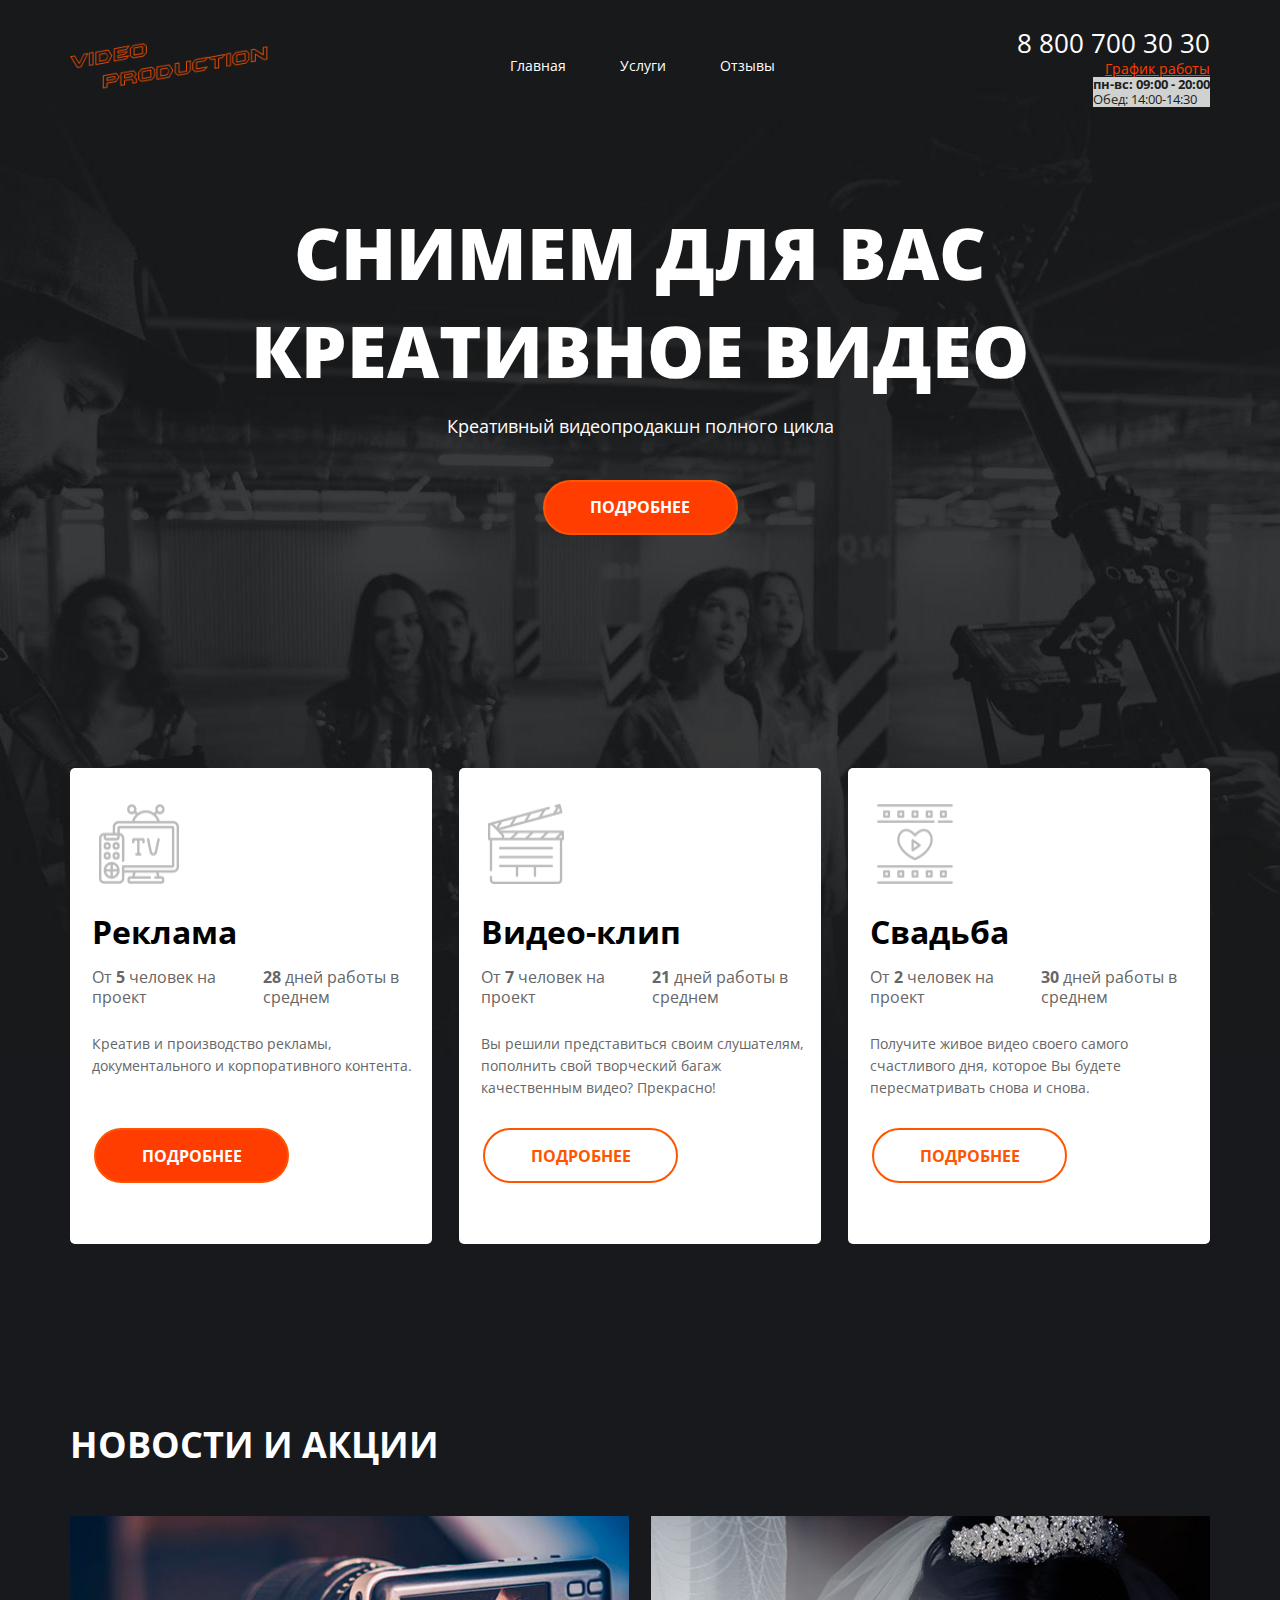
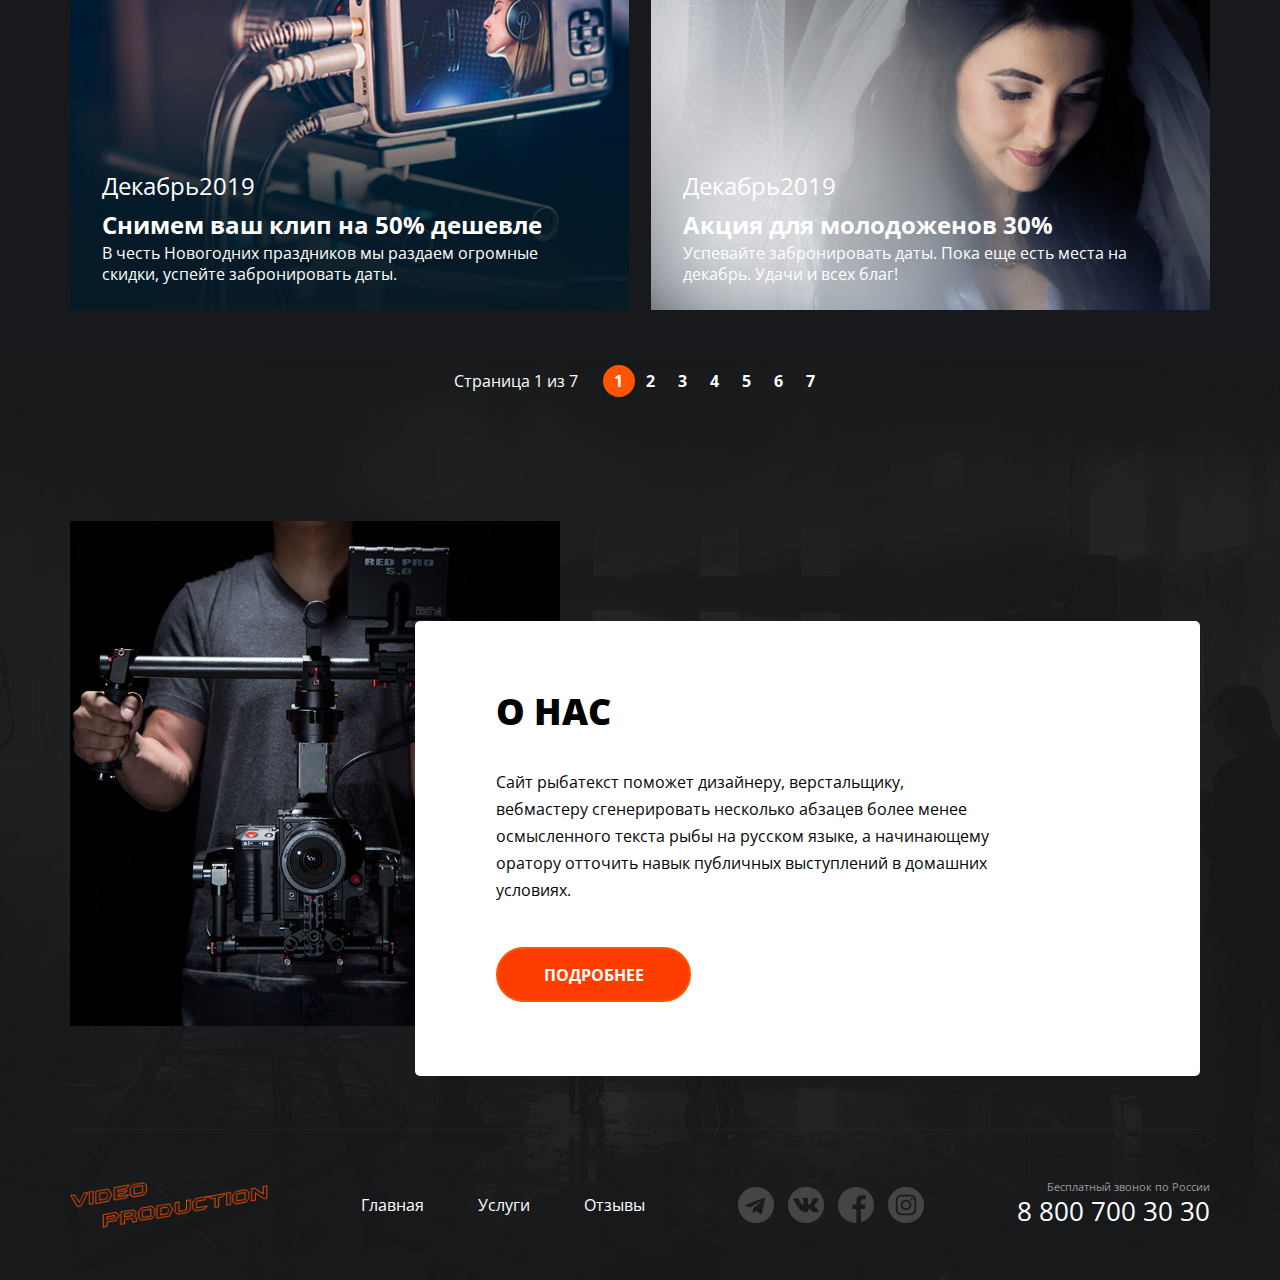
==== commit f00f5816: "стилизация стр отзывы" ====
--- a/index.html
+++ b/index.html
@@ -29,13 +29,17 @@
                       <a href="service.html" class="site-nav__link">Услуги</a>
                     </li>
                     <li class="site-nav__item">
-                      <a href="#" class="site-nav__link">Отзывы</a>
+                      <a href="reviews.html" class="site-nav__link">Отзывы</a>
                     </li>
                   </ul>
                 </nav>
                 <address class="header__adress site-adress">
                   <a href="tel:+78007003030" class="site-adress__link">8 800 700 30 30</a>
                   <div class="site-adress__schedule">График работы</div>
+                  <div class="site-adress__description">
+                    <strong>пн-вс: 09:00 - 20:00</strong>
+                    <p>Обед: 14:00-14:30</p>
+                  </div>
                 </address>
               </div>
             </header>
@@ -194,7 +198,7 @@
                       <a href="service.html" class="site-nav__link">Услуги</a>
                     </li>
                     <li class="site-nav__item">
-                      <a href="#" class="site-nav__link">Отзывы</a>
+                      <a href="reviews.html" class="site-nav__link">Отзывы</a>
                     </li>
                   </ul>
                 </nav>
--- a/styles/main.css
+++ b/styles/main.css
@@ -14,4 +14,8 @@
 @import url('./components/footer.css');
 @import url('./components/topline.css');
 @import url('./components/page_content.css');
-@import url('./components/partners.css');+@import url('./components/partners.css');
+@import url('./components/reviews.css');
+@import url('./components/separator.css');
+@import url('./components/form_row.css');
+@import url('./components/controls.css');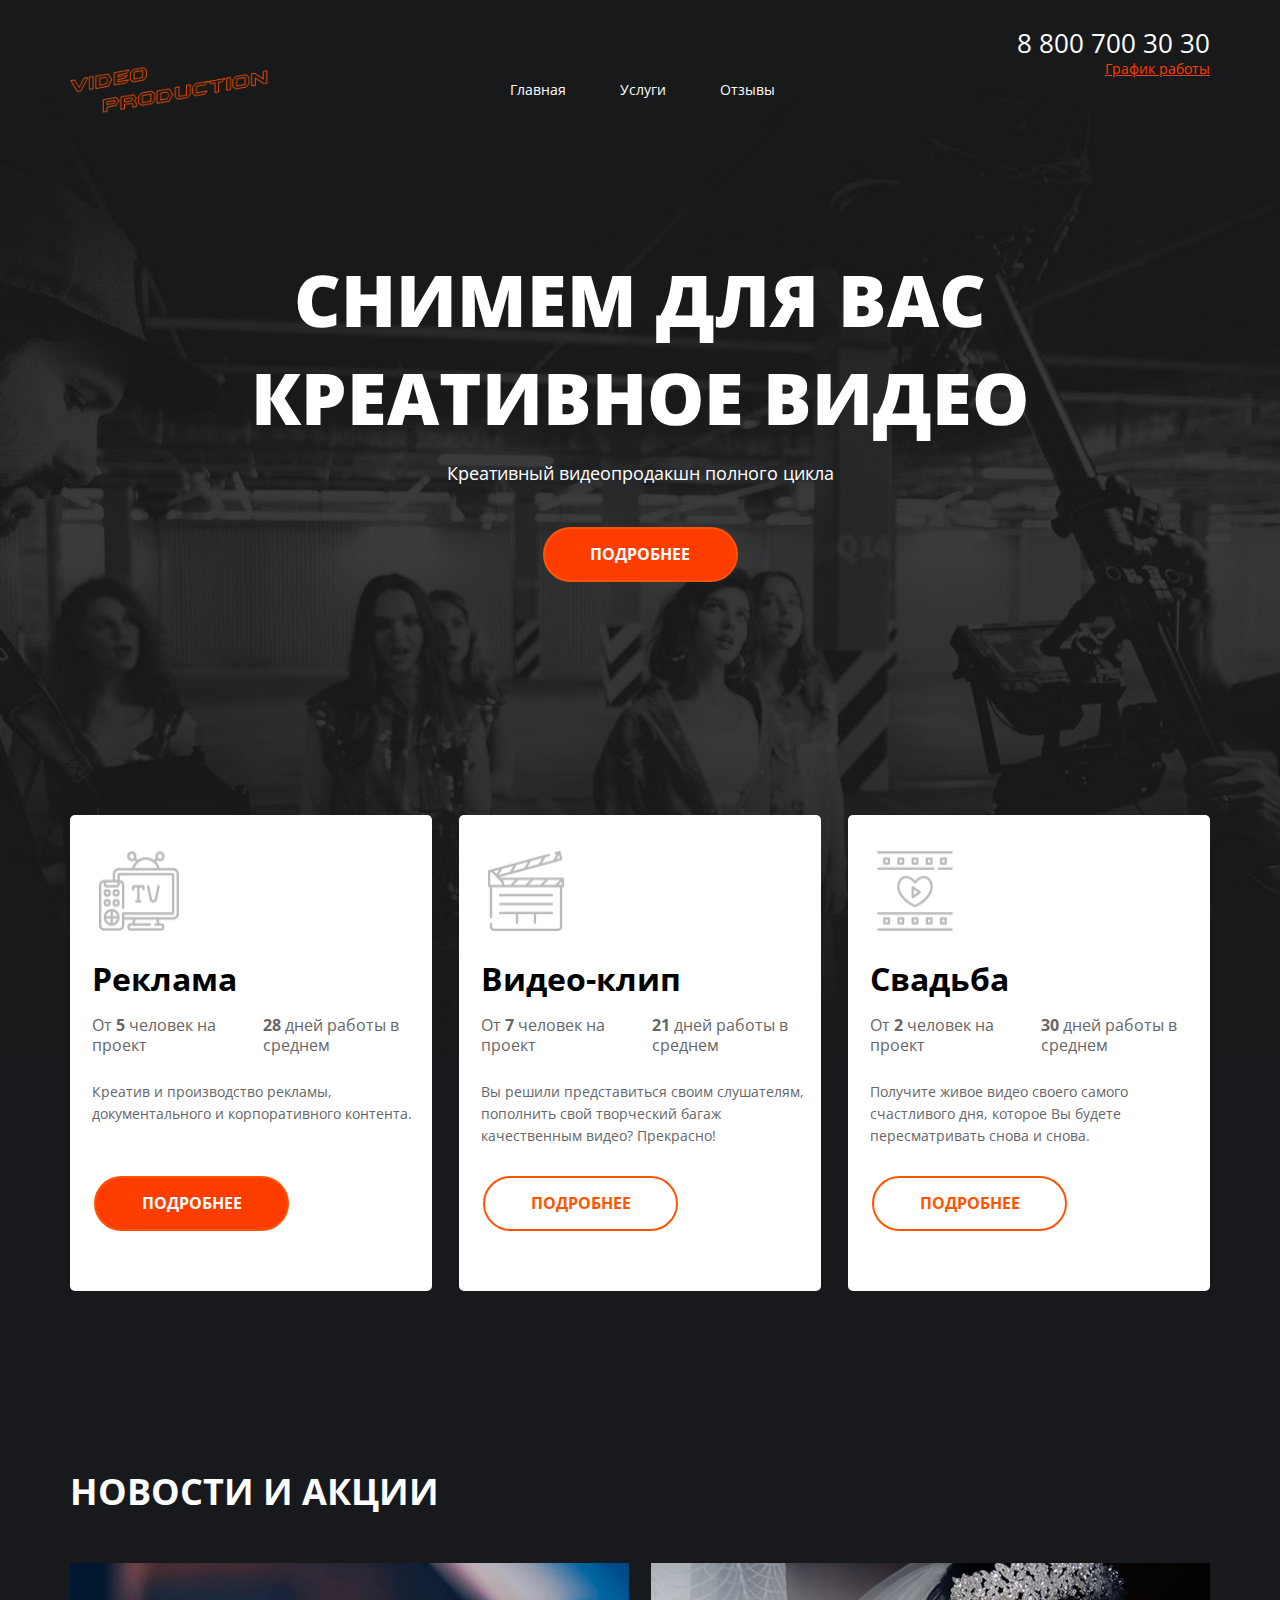
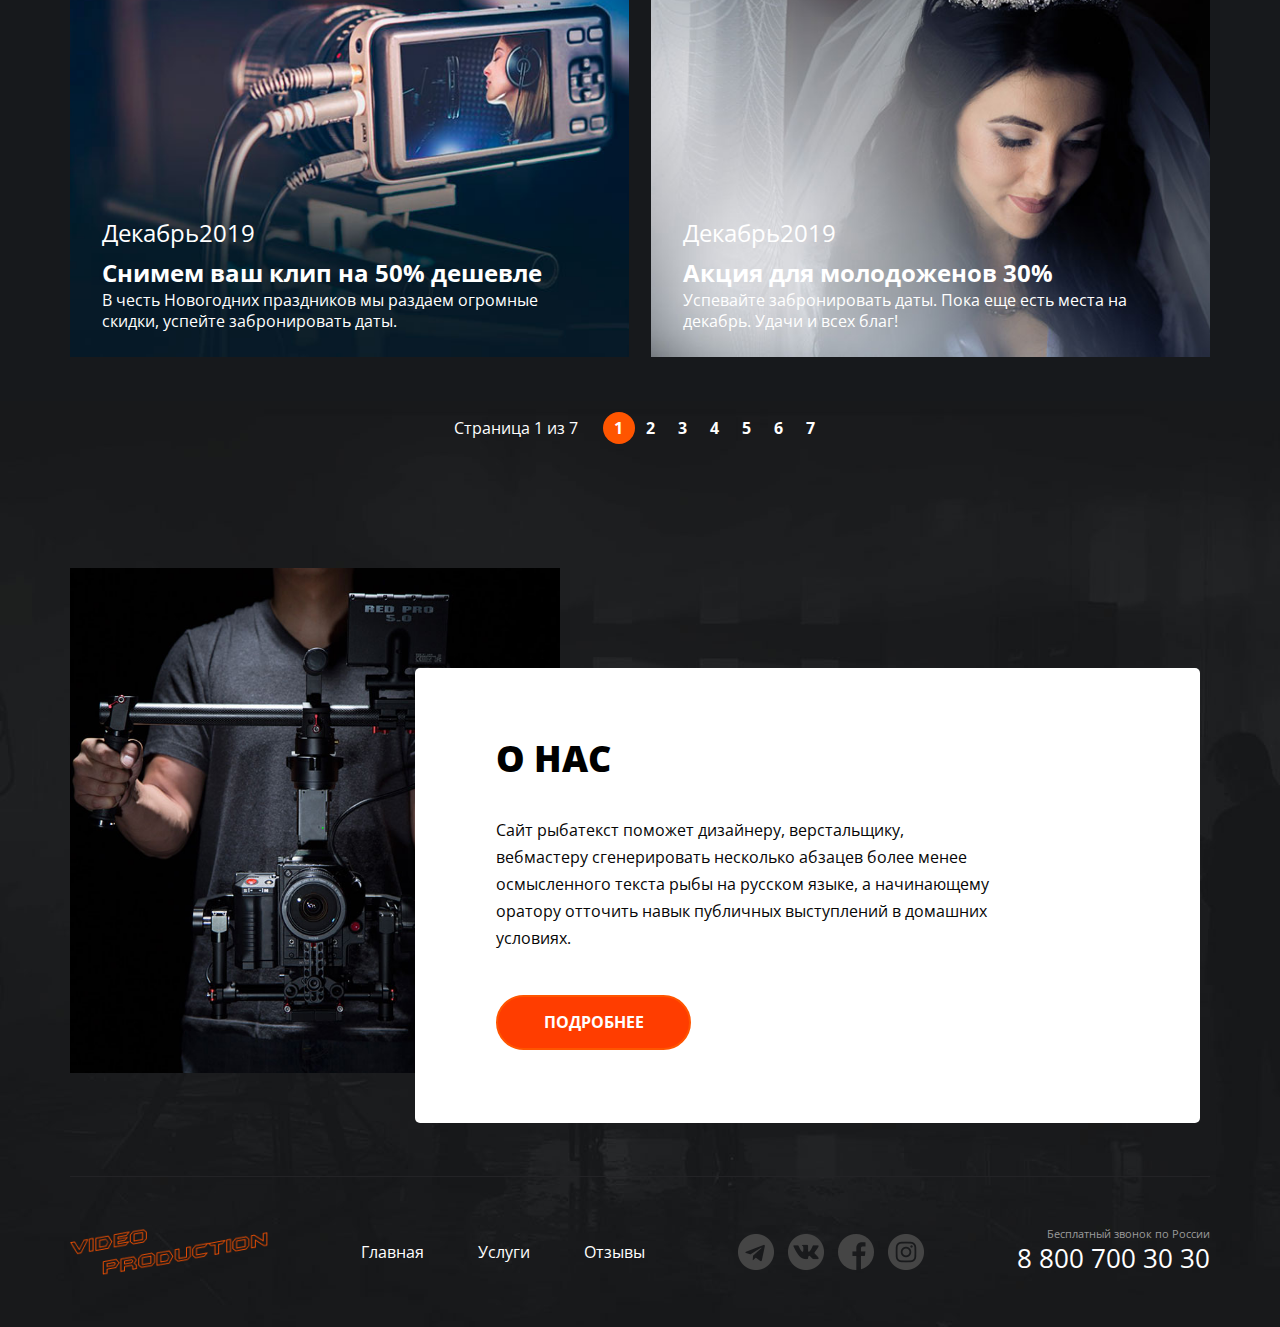
==== commit 432bd5e3: "проект на проверку" ====
--- a/index.html
+++ b/index.html
@@ -37,7 +37,7 @@
                   <a href="tel:+78007003030" class="site-adress__link">8 800 700 30 30</a>
                   <div class="site-adress__schedule">График работы</div>
                   <div class="site-adress__description">
-                    <strong>пн-вс: 09:00 - 20:00</strong>
+                    <p class="site-adress__description-desc">пн-вс: 09:00 - 20:00</p> 
                     <p>Обед: 14:00-14:30</p>
                   </div>
                 </address>
@@ -192,7 +192,7 @@
                 <nav class="header_nav site-nav">
                   <ul class="site-nav__list">
                     <li class="site-nav__item">
-                      <a href="/" class="site-nav__link">Главная</a>
+                      <a href="index.html" class="site-nav__link">Главная</a>
                     </li>
                     <li class="site-nav__item">
                       <a href="service.html" class="site-nav__link">Услуги</a>
--- a/styles/main.css
+++ b/styles/main.css
@@ -18,4 +18,5 @@
 @import url('./components/reviews.css');
 @import url('./components/separator.css');
 @import url('./components/form_row.css');
-@import url('./components/controls.css');+@import url('./components/controls.css');
+@import url('./components/welcome_page.css');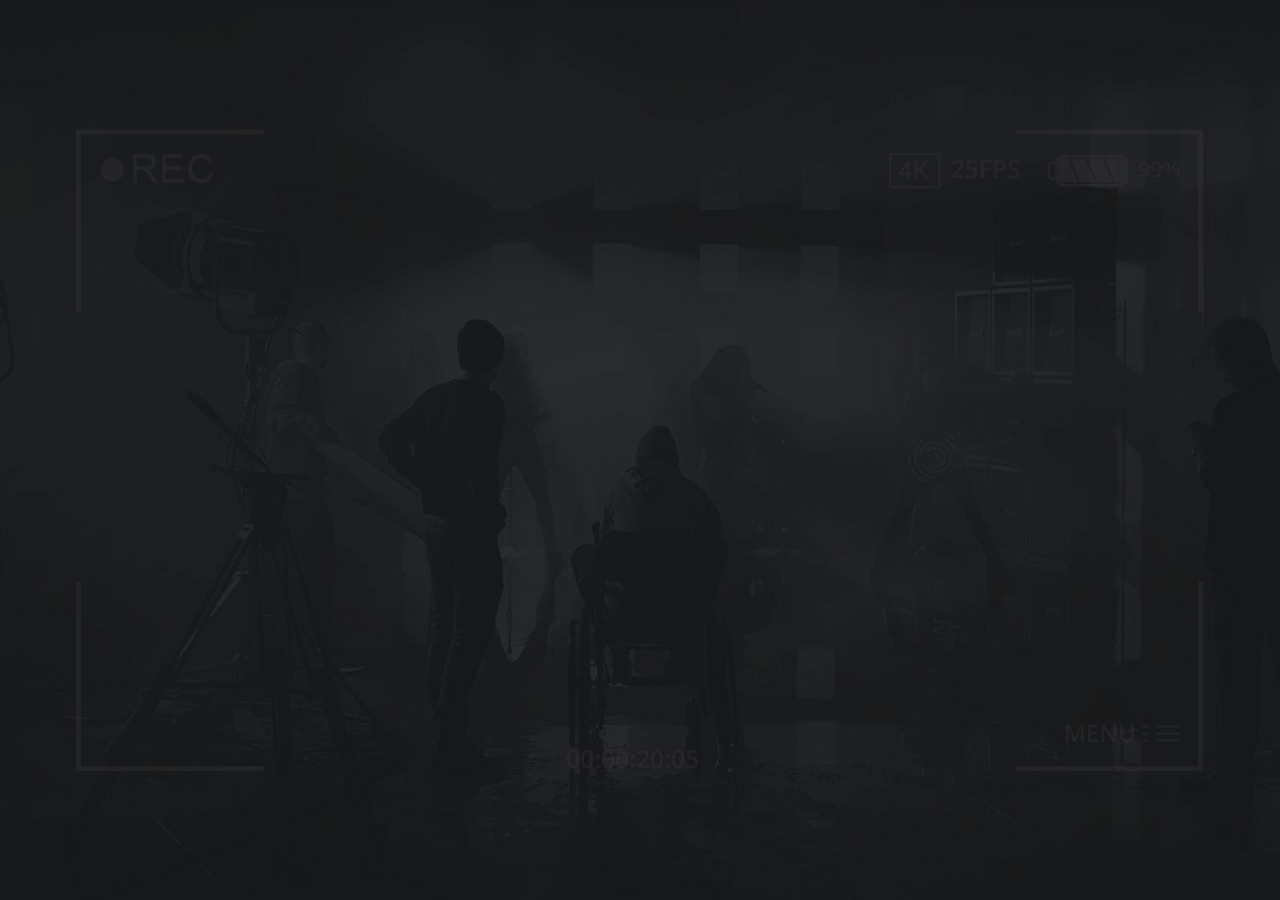
==== commit a37c78d9: "проект на проверку" ====
--- a/index.html
+++ b/index.html
@@ -9,223 +9,13 @@
   <link rel="stylesheet" href="./styles/main.css">
 </head>
 <body>
-    <div class="wrapper">
-      <div class="wrapper__content">
-        <section class="hero">
-          <div class="container">
-            <header class="header">
-              <div class="header_content">
-                <div class="header_logo logo">
-                  <a href="/" class="logo_link">
-                    <img src="./img/logo.png" alt="Логотип" class="img__logo">
-                  </a>
-                </div>
-                <nav class="header_nav site-nav">
-                  <ul class="site-nav__list">
-                    <li class="site-nav__item">
-                      <a href="index.html" class="site-nav__link">Главная</a>
-                    </li>
-                    <li class="site-nav__item">
-                      <a href="service.html" class="site-nav__link">Услуги</a>
-                    </li>
-                    <li class="site-nav__item">
-                      <a href="reviews.html" class="site-nav__link">Отзывы</a>
-                    </li>
-                  </ul>
-                </nav>
-                <address class="header__adress site-adress">
-                  <a href="tel:+78007003030" class="site-adress__link">8 800 700 30 30</a>
-                  <div class="site-adress__schedule">График работы</div>
-                  <div class="site-adress__description">
-                    <p class="site-adress__description-desc">пн-вс: 09:00 - 20:00</p> 
-                    <p>Обед: 14:00-14:30</p>
-                  </div>
-                </address>
-              </div>
-            </header>
-          </div>
-        </section>
-          <main class="main">
-            <section class="preview">
-              <div class="container">
-                <div class="preview__title-wrapper">
-                  <h1 class="preview__title">Снимем для вас креативное видео</h1>
-                </div>
-                 <p class="preview__text">Креативный видеопродакшн полного цикла</p>
-                <div class="preview__button-wrapper">
-                  <button class="preview__button button-color">Подробнее</button>
-                </div>
-              </div>
-            </section>
-            <section class="features">
-              <div class="container">
-                <ul class="features__list">
-                  <li class="features__item">
-                    <div class="features__img">
-                      <img src="./img/tv.png" alt="Иконка features" class="features__img-icon">
-                    </div>
-                    <div class="features__subtitle">Реклама</div>
-                    <div class="features__option">
-                      <div class="features__option-text">От <b>5</b> человек на проект</div>
-                      <div class="features__option-text"><b>28</b> дней работы в среднем</div>
-                    </div>
-                    <p class="features_text">
-                      Креатив и производство рекламы, документального и корпоративного контента.
-                    </p>
-                    <div class="features__button-wrapper">
-                      <button class="features__button button-color">Подробнее</button>
-                    </div>
-                  </li>
-                  <li class="features__item">
-                    <div class="features__img">
-                      <img src="./img/clapper.png" alt="Иконка features" class="features__img-icon">
-                    </div>
-                    <div class="features__subtitle">Видео-клип</div>
-                      <div class="features__option">
-                      <div class="features__option-text">От <b>7</b> человек на проект</div>
-                      <div class="features__option-text"><b>21</b> дней работы в среднем</div>
-                    </div>
-                    <p class="features_text">
-                      Вы решили представиться своим слушателям, пополнить свой творческий багаж качественным видео? Прекрасно! 
-                    </p>
-                    <div class="features__button-wrapper">
-                      <button class="features__button button">Подробнее</button>
-                    </div>
-                  </li>
-                  <li class="features__item">
-                    <div class="features__img">
-                      <img src="./img/film.png" alt="Иконка features" class="features__img-icon">
-                    </div>
-                    <div class="features__subtitle">Свадьба</div>
-                    <div class="features__option">
-                      <div class="features__option-text">От <b>2</b> человек на проект</div>
-                      <div class="features__option-text"><b>30</b> дней работы в среднем</div>
-                    </div>
-                    <p class="features_text">
-                      Получите живое видео своего самого счастливого дня, которое Вы будете пересматривать снова и снова.
-                    </p>
-                    <div class="features__button-wrapper">
-                      <button class="features__button button">Подробнее</button>
-                    </div>
-                  </li>
-                </ul>
-              </div>
-              </section>
-            <section class="news">
-              <div class="container">
-                <h2 class="news__title title">Новости и акции</h2>
-                <ul class="news__list">
-                  <li class="news__item">
-                    <img src="./img/camera.jpg" alt="news background" class="news__img">
-                    <div class="news__content">
-                      <time class="news__date"><span class="news__date-month">Декабрь</span><span class="news__date-year">2019</span></time>
-                      <div class="news__subtitle">Снимем ваш клип на 50% дешевле</div>
-                      <p class="news__text">В честь Новогодних праздников мы раздаем огромные скидки, успейте забронировать даты.</p>
-                    </div>
-                  </li>
-                  <li class="news__item">
-                    <img src="./img/wedding.jpg" alt="news background" class="news__img">
-                    <div class="news__content">
-                      <time class="news__date"><span class="news__date-month">Декабрь</span><span class="news__date-year">2019</span></time>
-                      <div class="news__subtitle">Акция для молодоженов 30%</div>
-                      <p class="news__text">Успевайте забронировать даты. Пока еще есть места на декабрь. Удачи и всех благ!</p>
-                    </div>
-                  </li>
-                </ul>
-                <div class="paginator">
-                  <div class="paginator__display">Страница <span class="paginator__display-current">1</span> из 
-                    <span class="paginator__display-all">7</span>
-                  </div>
-                  <ul class="paginator__list">
-                    <li class="paginator__item">
-                      <a href="#" class="paginator__link paginator__link--active">1</a>
-                    </li>
-                    <li class="paginator__item">
-                      <a href="#" class="paginator__link">2</a>
-                    </li>
-                    <li class="paginator__item">
-                      <a href="#" class="paginator__link">3</a>
-                    </li>
-                    <li class="paginator__item">
-                      <a href="#" class="paginator__link">4</a>
-                    </li>
-                    <li class="paginator__item">
-                      <a href="#" class="paginator__link">5</a>
-                    </li>
-                    <li class="paginator__item">
-                      <a href="#" class="paginator__link">6</a>
-                    </li>
-                    <li class="paginator__item">
-                      <a href="#" class="paginator__link">7</a>
-                    </li>
-                    </ul>
-                </div>
-              </div>
-            </section>
-            <section class="section">
-              <div class="container">
-                <div class="about">
-                  <div class="about__content">
-                    <h2 class="about__title title">О нас</h2>
-                    <div class="about__text">
-                      <p> Сайт рыбатекст поможет дизайнеру, верстальщику, 
-                        вебмастеру сгенерировать несколько абзацев более менее осмысленного текста рыбы на русском языке, 
-                        а начинающему оратору отточить навык публичных выступлений в домашних условиях. 
-                      </p>
-                    </div>
-                    <button class="about__button button-color">Подробнее</button>
-                  </div>
-                </div>
-              </div>
-            </section>
-          </main>
-        </div>
-        <footer class="footer-container">
-          <div class="container footer-container__content">
-            <div class="footer">
-              <div class="footer__content">
-                <div class="footer_logo logo">
-                  <a href="/" class="logo_link">
-                    <img src="./img/logo.png" alt="Логотип" class="img__logo">
-                  </a>
-                </div>
-                <nav class="header_nav site-nav">
-                  <ul class="site-nav__list">
-                    <li class="site-nav__item">
-                      <a href="index.html" class="site-nav__link">Главная</a>
-                    </li>
-                    <li class="site-nav__item">
-                      <a href="service.html" class="site-nav__link">Услуги</a>
-                    </li>
-                    <li class="site-nav__item">
-                      <a href="reviews.html" class="site-nav__link">Отзывы</a>
-                    </li>
-                  </ul>
-                </nav>
-                <div class="footer__socials">
-                  <ul class="socials__list">
-                    <li class="social__item social__item--icon--t">
-                      <a href="#" class="socials__link"></a>
-                    </li>
-                    <li class="social__item social__item--icon--vk">
-                      <a href="#" class="socials__link"></a>
-                    </li>
-                    <li class="social__item social__item--icon--f">
-                      <a href="#" class="socials__link"></a>
-                    </li>
-                    <li class="social__item social__item--icon--in">
-                      <a href="#" class="socials__link"></a>
-                    </li>
-                  </ul>
-                </div>
-                <address class="footer__adress site-adress">
-                  <div class="site-adress__desc">Бесплатный звонок по России</div>
-                  <a href="tel:+78007003030" class="site-adress__link">8 800 700 30 30</a>
-                </address>
-              </div>
-            </div>
-          </div>
-         </footer>
+  <div class="welcome">
+    <div class="welcome__container">
+      <div class="central">
+        <img src="img/welcome/logo_welcome.png" alt="logo" class="central__logo">
+        <a href="main.html" class="button button-color">Войти</a>
+      </div>
     </div>
+  </div>
 </body>
 </html>